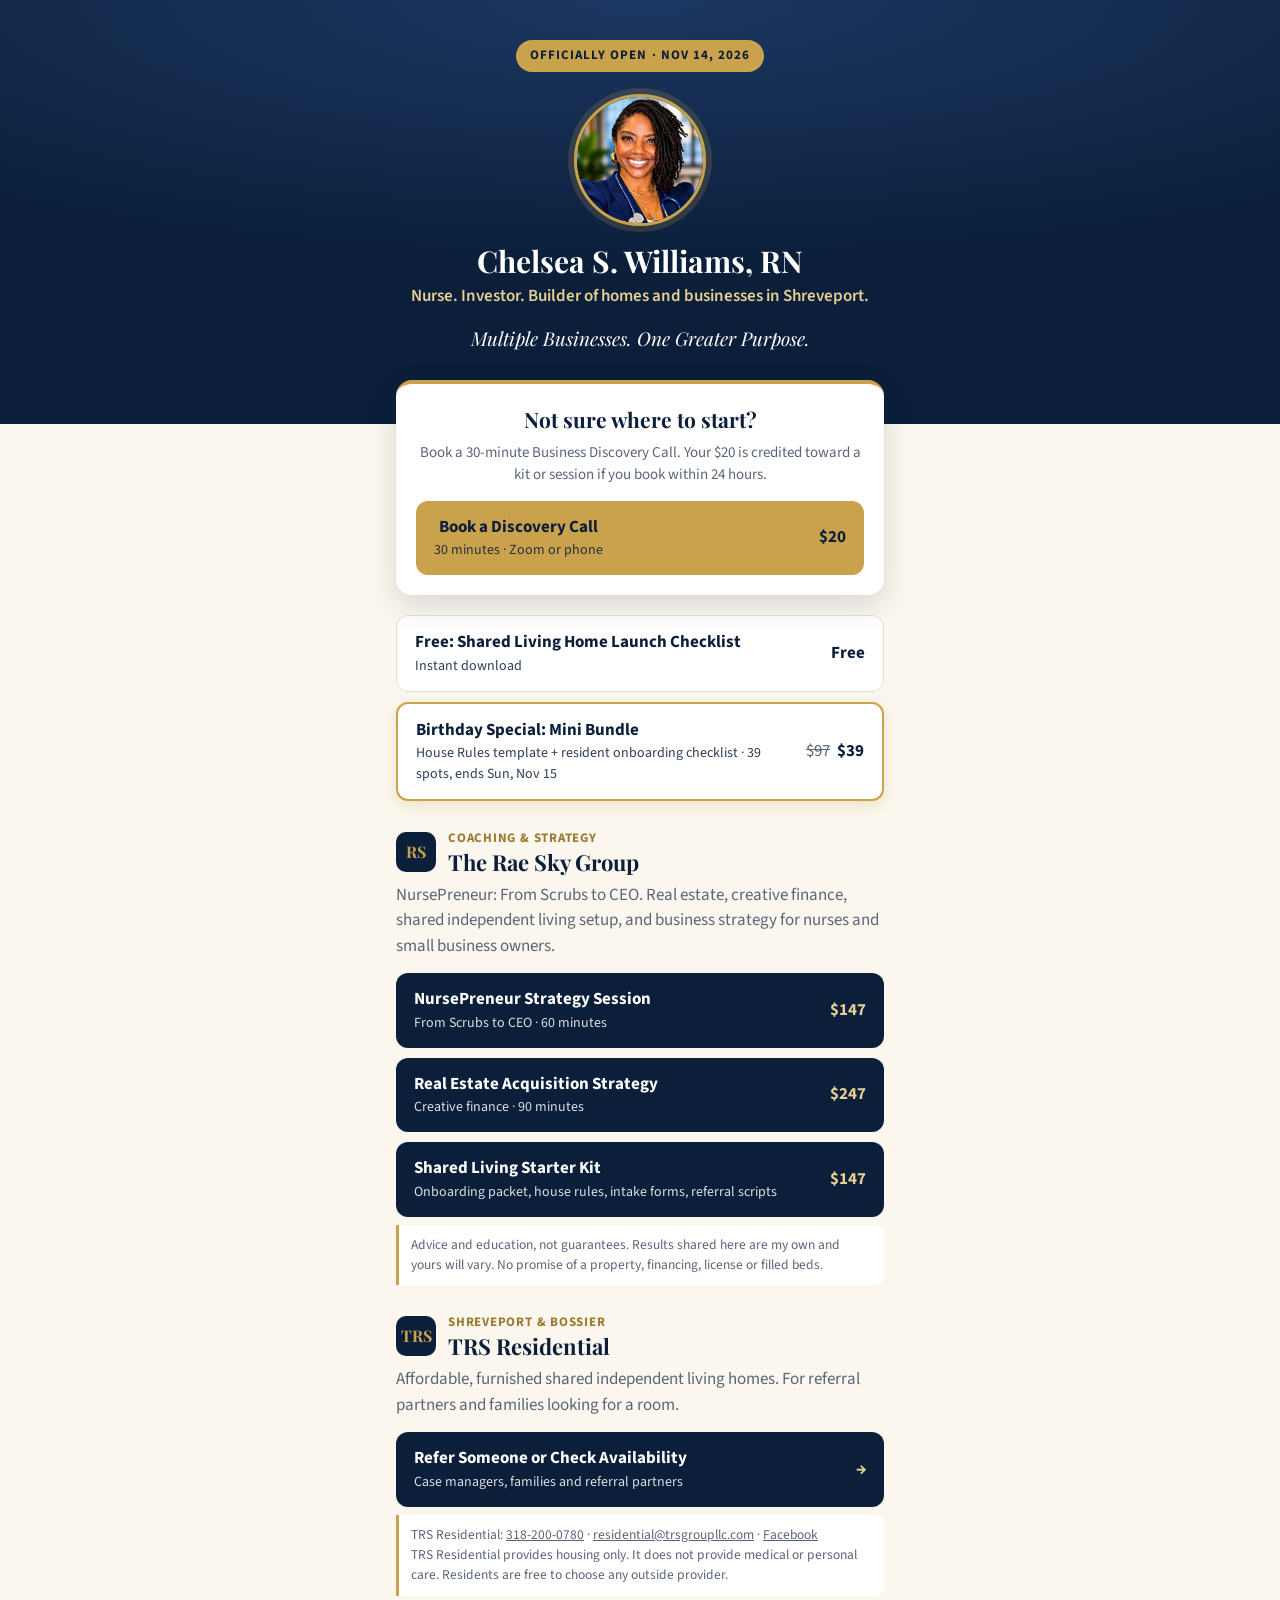
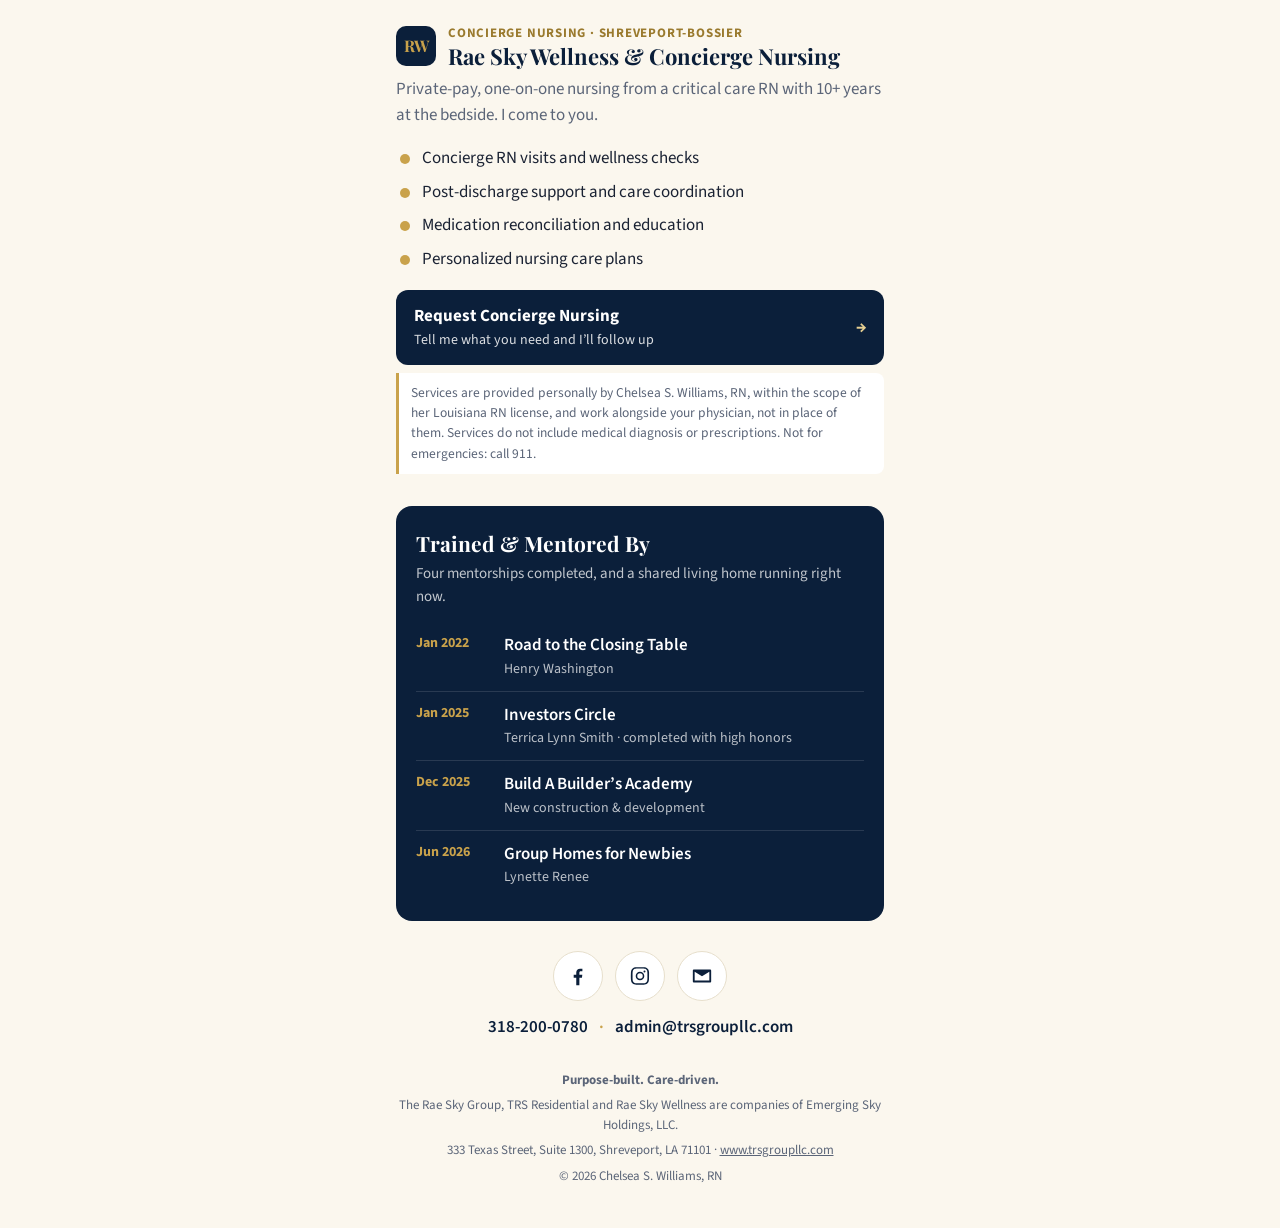
==== index.html @ d10fbe3d "Link Facebook icon to Chelsea's profile for now Co-Authored-By: Claude Opus 5.5 <noreply@anthropic.c" ====
<!doctype html>
<html lang="en">
<head>
  <meta charset="utf-8">
  <meta name="viewport" content="width=device-width, initial-scale=1">
  <title>Chelsea S. Williams, RN | Links</title>
  <meta name="description" content="Chelsea S. Williams, RN: critical care nurse, real estate investor and founder of The Rae Sky Group, TRS Residential and Rae Sky Wellness & Concierge Nursing. Shreveport, LA.">
  <meta name="theme-color" content="#0B1F3A">
  <meta property="og:title" content="Chelsea S. Williams, RN">
  <meta property="og:description" content="Multiple Businesses. One Greater Purpose. Coaching, shared independent living and nurse consulting from Shreveport, LA.">
  <meta property="og:type" content="website">
  <meta property="og:url" content="https://links.trsgroupllc.com/">
  <!-- PLACEHOLDER: add a 1200x630 share image at assets/og-image.jpg, then uncomment:
  <meta property="og:image" content="https://links.trsgroupllc.com/assets/og-image.jpg"> -->
  <link rel="icon" href="assets/favicon.svg" type="image/svg+xml">
  <link rel="preconnect" href="https://fonts.googleapis.com">
  <link rel="preconnect" href="https://fonts.gstatic.com" crossorigin>
  <link href="https://fonts.googleapis.com/css2?family=Playfair+Display:wght@600;700&family=Source+Sans+3:wght@400;600;700&display=swap" rel="stylesheet">
  <style>
    :root {
      --navy: #0B1F3A;
      --navy-2: #13294B;
      --navy-3: #1C3762;
      --gold: #C9A24B;
      --gold-soft: #E6CF92;
      --cream: #FBF7EE;
      --ink: #1A2233;
      --muted: #5B6578;
      --line: #E7DFCC;
      --radius: 16px;
    }
    * { box-sizing: border-box; }
    html { -webkit-text-size-adjust: 100%; }
    body {
      margin: 0;
      background: var(--cream);
      color: var(--ink);
      font-family: "Source Sans 3", system-ui, -apple-system, "Segoe UI", sans-serif;
      font-size: 17px;
      line-height: 1.5;
    }
    a { color: inherit; }
    .wrap { max-width: 520px; margin: 0 auto; padding: 0 16px; }

    /* Hero */
    .hero {
      background: radial-gradient(120% 90% at 50% 0%, var(--navy-3) 0%, var(--navy) 70%);
      color: #fff;
      text-align: center;
      padding: 40px 0 72px;
      position: relative;
    }
    .launch {
      display: inline-block;
      font-size: 13px;
      font-weight: 700;
      letter-spacing: .08em;
      text-transform: uppercase;
      color: var(--navy);
      background: var(--gold);
      border-radius: 999px;
      padding: 6px 14px;
      margin-bottom: 22px;
    }
    .photo {
      width: 132px; height: 132px;
      border-radius: 50%;
      margin: 0 auto 18px;
      border: 3px solid var(--gold);
      box-shadow: 0 0 0 6px rgba(201,162,75,.18);
      overflow: hidden;
      background: var(--navy-2);
    }
    .photo img { width: 100%; height: 100%; object-fit: cover; display: block; }
    h1 {
      font-family: "Playfair Display", Georgia, serif;
      font-size: 30px;
      line-height: 1.15;
      margin: 0 0 6px;
    }
    .role { color: var(--gold-soft); font-weight: 600; margin: 0 0 4px; }
    .place { color: rgba(255,255,255,.75); font-size: 15px; margin: 0 0 18px; }
    .tagline {
      font-family: "Playfair Display", Georgia, serif;
      font-style: italic;
      font-size: 19px;
      margin: 0;
      color: #fff;
    }

    /* Primary CTA card overlapping hero */
    .cta-card {
      background: #fff;
      border-radius: var(--radius);
      box-shadow: 0 10px 30px rgba(11,31,58,.14);
      padding: 20px;
      margin-top: -44px;
      position: relative;
      text-align: center;
      border-top: 4px solid var(--gold);
    }
    .cta-card h2 { font-family: "Playfair Display", Georgia, serif; font-size: 21px; margin: 0 0 6px; color: var(--navy); }
    .cta-card p { margin: 0 0 14px; color: var(--muted); font-size: 15px; }

    .btn {
      display: flex;
      align-items: center;
      justify-content: space-between;
      gap: 12px;
      width: 100%;
      min-height: 56px;
      padding: 14px 18px;
      border-radius: 12px;
      text-decoration: none;
      font-weight: 700;
      font-size: 17px;
      transition: transform .12s ease, box-shadow .12s ease;
    }
    .btn:active { transform: scale(.985); }
    .btn:focus-visible { outline: 3px solid var(--gold); outline-offset: 3px; }
    .btn .sub { display: block; font-weight: 400; font-size: 14px; opacity: .85; }
    .btn .price { white-space: nowrap; font-weight: 700; }
    .btn-gold { background: var(--gold); color: var(--navy); }
    .btn-gold:hover { box-shadow: 0 6px 18px rgba(201,162,75,.45); }
    .btn-navy { background: var(--navy); color: #fff; }
    .btn-navy .price { color: var(--gold-soft); }
    .btn-navy:hover { background: var(--navy-2); }
    .btn-line { background: #fff; color: var(--navy); border: 1.5px solid var(--line); }
    .btn-line:hover { border-color: var(--gold); }
    .btn + .btn { margin-top: 10px; }
    .btn-special { background: #fff; color: var(--navy); border: 2px solid var(--gold); box-shadow: 0 4px 14px rgba(201,162,75,.25); }
    .btn-special .price s { color: var(--muted); font-weight: 400; margin-right: 4px; }
    #start-here { margin-top: 20px; }
    .svc { list-style: none; margin: 0 0 14px; padding: 0; }
    .svc li { position: relative; padding: 4px 0 4px 26px; color: var(--ink); }
    .svc li::before { content: ""; position: absolute; left: 4px; top: 12px; width: 10px; height: 10px; border-radius: 50%; background: var(--gold); }
    .contact { text-align: center; margin: 8px 0 0; font-weight: 600; color: var(--navy); }
    .contact a { text-decoration: none; display: inline-block; padding: 6px 4px; }
    .contact span { color: var(--gold); margin: 0 4px; }

    /* Sections */
    section.biz { margin-top: 28px; }
    .biz-head { display: flex; gap: 12px; align-items: center; margin-bottom: 4px; }
    .biz-mark {
      flex: none;
      width: 40px; height: 40px;
      border-radius: 10px;
      background: var(--navy);
      color: var(--gold);
      display: grid; place-items: center;
      font-family: "Playfair Display", Georgia, serif;
      font-weight: 700; font-size: 16px;
    }
    .biz h2 { font-family: "Playfair Display", Georgia, serif; font-size: 22px; margin: 0; color: var(--navy); line-height: 1.2; }
    .biz .kicker { font-size: 13px; letter-spacing: .06em; text-transform: uppercase; color: #9A7A2E; font-weight: 700; margin: 0; }
    .biz > p { margin: 8px 0 14px; color: var(--muted); }
    .note {
      font-size: 13.5px;
      color: var(--muted);
      background: #fff;
      border-left: 3px solid var(--gold);
      border-radius: 0 8px 8px 0;
      padding: 10px 12px;
      margin: 12px 0 0;
    }

    /* Mentorships */
    .proof {
      margin-top: 32px;
      background: var(--navy);
      color: #fff;
      border-radius: var(--radius);
      padding: 22px 20px;
    }
    .proof h2 { font-family: "Playfair Display", Georgia, serif; font-size: 21px; margin: 0 0 4px; }
    .proof > p { margin: 0 0 14px; color: rgba(255,255,255,.75); font-size: 15px; }
    .proof ol { list-style: none; margin: 0; padding: 0; }
    .proof li { display: grid; grid-template-columns: 78px 1fr; gap: 10px; padding: 11px 0; border-top: 1px solid rgba(255,255,255,.12); }
    .proof li:first-child { border-top: 0; }
    .proof .when { color: var(--gold); font-weight: 700; font-size: 14px; }
    .proof .what { font-weight: 600; }
    .proof .who { display: block; font-weight: 400; font-size: 14px; color: rgba(255,255,255,.72); }

    /* Social */
    .social { display: flex; justify-content: center; gap: 12px; margin: 30px 0 8px; flex-wrap: wrap; }
    .social a {
      width: 50px; height: 50px; border-radius: 50%;
      background: #fff; border: 1.5px solid var(--line);
      display: grid; place-items: center; color: var(--navy);
    }
    .social a:hover { border-color: var(--gold); }
    /* Icons without a real link yet stay hidden: add the URL, then remove both hidden and data-todo. */
    .social a[hidden] { display: none; }
    .social svg { width: 22px; height: 22px; fill: currentColor; }

    footer { text-align: center; font-size: 13px; color: var(--muted); padding: 18px 0 36px; }
    footer p { margin: 6px 0; }

    /* PLACEHOLDER marker: any link with data-todo still needs a real URL.
       Remove the data-todo attribute once the real link is in and the marker disappears. */
    a[data-todo] { position: relative; outline: 2px dashed #D9534F; outline-offset: 2px; }
    a[data-todo]::after {
      content: "LINK NEEDED";
      position: absolute; top: -9px; right: 10px;
      background: #D9534F; color: #fff;
      font: 700 10px/1 "Source Sans 3", sans-serif; letter-spacing: .06em;
      padding: 3px 6px; border-radius: 4px;
    }
    .contact a[data-todo]::after { top: -12px; right: -4px; }
    .social a[data-todo]::after { top: -6px; right: -6px; content: "!"; padding: 3px 5px; }
  </style>
</head>
<body>

  <header class="hero">
    <div class="wrap">
      <span class="launch">Officially open &middot; Nov 14, 2026</span>
      <div class="photo">
        <!-- Headshot cropped from Chelsea's brand flyer. Swap in a higher-resolution original when available. -->
        <img src="assets/headshot.jpg" alt="Chelsea S. Williams, RN" width="132" height="132">
      </div>
      <h1>Chelsea S. Williams, RN</h1>
      <p class="role">Nurse. Investor. Builder of homes and businesses in Shreveport.</p>
      <p class="tagline" style="margin-top:14px">Multiple Businesses. One Greater Purpose.</p>
    </div>
  </header>

  <main class="wrap">

    <div class="cta-card">
      <h2>Not sure where to start?</h2>
      <p>Book a 30-minute Business Discovery Call. Your $20 is credited toward a kit or session if you book within 24 hours.</p>
      <!-- Discovery Call: Google Calendar booking -->
      <a class="btn btn-gold" href="https://calendar.app.google/2En7CKfPVDky85RFA">
        <span>Book a Discovery Call<span class="sub">30 minutes &middot; Zoom or phone</span></span>
        <span class="price">$20</span>
      </a>
    </div>

    <!-- START HERE: free checklist + birthday special -->
    <section class="biz" id="start-here">
      <!-- Free checklist: Netlify form opt-in at /checklist/ -->
      <a class="btn btn-line" href="/checklist/">
        <span>Free: Shared Living Home Launch Checklist<span class="sub">Instant download</span></span>
        <span class="price">Free</span>
      </a>
      <!-- BIRTHDAY SPECIAL: remove this whole link after Sunday, Nov 15, 2026.
           $39 mini bundle: Stripe payment link -->
      <a class="btn btn-special" href="https://buy.stripe.com/00w3cvfkWcbzfWycp77g400">
        <span>Birthday Special: Mini Bundle<span class="sub">House Rules template + resident onboarding checklist &middot; 39 spots, ends Sun, Nov 15</span></span>
        <span class="price"><s>$97</s> $39</span>
      </a>
    </section>

    <!-- THE RAE SKY GROUP -->
    <section class="biz" id="rae-sky-group">
      <div class="biz-head">
        <div class="biz-mark" aria-hidden="true">RS</div>
        <div>
          <p class="kicker">Coaching &amp; Strategy</p>
          <h2>The Rae Sky Group</h2>
        </div>
      </div>
      <p>NursePreneur: From Scrubs to CEO. Real estate, creative finance, shared independent living setup, and business strategy for nurses and small business owners.</p>

      <!-- NursePreneur session: Google Calendar booking -->
      <a class="btn btn-navy" href="https://calendar.app.google/VZcvy5XzCUi6HLfWA">
        <span>NursePreneur Strategy Session<span class="sub">From Scrubs to CEO &middot; 60 minutes</span></span>
        <span class="price">$147</span>
      </a>
      <!-- Real estate session: Google Calendar booking -->
      <a class="btn btn-navy" href="https://calendar.app.google/NvuMW364rxPxpK7c6">
        <span>Real Estate Acquisition Strategy<span class="sub">Creative finance &middot; 90 minutes</span></span>
        <span class="price">$247</span>
      </a>
      <!-- Starter Kit: Stripe payment link ($147, raise later after more testimonials) -->
      <a class="btn btn-navy" href="https://buy.stripe.com/aFa7sL3CedfD6lY9cV7g401">
        <span>Shared Living Starter Kit<span class="sub">Onboarding packet, house rules, intake forms, referral scripts</span></span>
        <span class="price">$147</span>
      </a>
      <p class="note">Advice and education, not guarantees. Results shared here are my own and yours will vary. No promise of a property, financing, license or filled beds.</p>
    </section>

    <!-- TRS RESIDENTIAL -->
    <section class="biz" id="trs-residential">
      <div class="biz-head">
        <div class="biz-mark" aria-hidden="true">TRS</div>
        <div>
          <p class="kicker">Shreveport &amp; Bossier</p>
          <h2>TRS Residential</h2>
        </div>
      </div>
      <p>Affordable, furnished shared independent living homes. For referral partners and families looking for a room.</p>

      <a class="btn btn-navy" href="https://residential.trsgroupllc.com/">
        <span>Refer Someone or Check Availability<span class="sub">Case managers, families and referral partners</span></span>
        <span class="price" aria-hidden="true">&rarr;</span>
      </a>
      <p class="note">TRS Residential: <a href="tel:+13182000780">318-200-0780</a> &middot; <a href="mailto:residential@trsgroupllc.com">residential@trsgroupllc.com</a> &middot; <a href="https://www.facebook.com/profile.php?id=61594594913943">Facebook</a><br>TRS Residential provides housing only. It does not provide medical or personal care. Residents are free to choose any outside provider.</p>
    </section>

    <!-- RAE SKY WELLNESS & CONCIERGE NURSING
         Compliance hold lifted Nov 13, 2026: LSBN letter (Chance Fontenot, RN Program Consultant, Nov 4, 2026) confirms RN scope, and LDH rules allow it as a solo RN
         (no hired caregivers, no 1099 contractors). Keep her LSBN email on file. Services are hers alone; keep TRS separate. -->
    <section class="biz" id="rae-sky-wellness">
      <div class="biz-head">
        <div class="biz-mark" aria-hidden="true">RW</div>
        <div>
          <p class="kicker">Concierge Nursing &middot; Shreveport-Bossier</p>
          <h2>Rae Sky Wellness &amp; Concierge Nursing</h2>
        </div>
      </div>
      <p>Private-pay, one-on-one nursing from a critical care RN with 10+ years at the bedside. I come to you.</p>
      <ul class="svc">
        <li>Concierge RN visits and wellness checks</li>
        <li>Post-discharge support and care coordination</li>
        <li>Medication reconciliation and education</li>
        <li>Personalized nursing care plans</li>
      </ul>

      <!-- Wellness inquiry: Netlify form at /wellness/ (owned by the forms thread) -->
      <a class="btn btn-navy" href="/wellness/">
        <span>Request Concierge Nursing<span class="sub">Tell me what you need and I&rsquo;ll follow up</span></span>
        <span class="price" aria-hidden="true">&rarr;</span>
      </a>
      <p class="note">Services are provided personally by Chelsea S. Williams, RN, within the scope of her Louisiana RN license, and work alongside your physician, not in place of them. Services do not include medical diagnosis or prescriptions. Not for emergencies: call 911.</p>
    </section>

    <!-- MENTORSHIPS -->
    <section class="proof" id="trained-with">
      <h2>Trained &amp; Mentored By</h2>
      <p>Four mentorships completed, and a shared living home running right now.</p>
      <ol>
        <li><span class="when">Jan 2022</span><span class="what">Road to the Closing Table<span class="who">Henry Washington</span></span></li>
        <li><span class="when">Jan 2025</span><span class="what">Investors Circle<span class="who">Terrica Lynn Smith &middot; completed with high honors</span></span></li>
        <li><span class="when">Dec 2025</span><span class="what">Build A Builder&rsquo;s Academy<span class="who">New construction &amp; development</span></span></li>
        <li><span class="when">Jun 2026</span><span class="what">Group Homes for Newbies<span class="who">Lynette Renee</span></span></li>
      </ol>
    </section>

    <!-- SOCIAL: Instagram and Facebook live (Facebook = personal profile until a Rae Sky Group page exists); TikTok, LinkedIn hidden until real links arrive -->
    <nav class="social" aria-label="Social media">
      <a href="https://www.facebook.com/chelsea.sutton3/" aria-label="Facebook">
        <svg viewBox="0 0 24 24" aria-hidden="true"><path d="M13.5 22v-8.2h2.8l.4-3.2h-3.2V8.5c0-.9.3-1.6 1.6-1.6h1.7V4.1c-.3 0-1.3-.1-2.5-.1-2.5 0-4.2 1.5-4.2 4.3v2.4H7.3v3.2h2.8V22h3.4z"/></svg>
      </a>
      <a href="https://www.instagram.com/theraeskygroup/" aria-label="Instagram">
        <svg viewBox="0 0 24 24" aria-hidden="true"><path d="M12 7.3A4.7 4.7 0 1 0 12 16.7 4.7 4.7 0 0 0 12 7.3zm0 7.7a3 3 0 1 1 0-6 3 3 0 0 1 0 6zm6-7.9a1.1 1.1 0 1 1-2.2 0 1.1 1.1 0 0 1 2.2 0zM21.9 8.1c-.1-1.6-.4-3-1.6-4.1C19.1 2.8 17.7 2.5 16.1 2.4 14.4 2.3 9.6 2.3 7.9 2.4 6.3 2.5 4.9 2.8 3.7 4 2.6 5.1 2.2 6.5 2.1 8.1 2 9.8 2 14.2 2.1 15.9c.1 1.6.4 3 1.6 4.1 1.2 1.2 2.6 1.5 4.2 1.6 1.7.1 6.5.1 8.2 0 1.6-.1 3-.4 4.1-1.6 1.2-1.1 1.5-2.5 1.6-4.1.1-1.7.1-6.1.1-7.8zm-2.2 9.6a3.3 3.3 0 0 1-1.9 1.9c-1.3.5-4.4.4-5.8.4s-4.5.1-5.8-.4a3.3 3.3 0 0 1-1.9-1.9c-.5-1.3-.4-4.4-.4-5.8s-.1-4.5.4-5.8a3.3 3.3 0 0 1 1.9-1.9c1.3-.5 4.4-.4 5.8-.4s4.5-.1 5.8.4a3.3 3.3 0 0 1 1.9 1.9c.5 1.3.4 4.4.4 5.8s.1 4.5-.4 5.8z"/></svg>
      </a>
      <a hidden href="#" data-todo="tiktok" aria-label="TikTok">
        <svg viewBox="0 0 24 24" aria-hidden="true"><path d="M16.6 2h-3.3v13.4a2.9 2.9 0 1 1-2.9-2.9c.3 0 .6 0 .9.1V9.2a6.2 6.2 0 1 0 5.3 6.2V8.6a7.9 7.9 0 0 0 4.6 1.5V6.8A4.6 4.6 0 0 1 16.6 2z"/></svg>
      </a>
      <a hidden href="#" data-todo="linkedin" aria-label="LinkedIn">
        <svg viewBox="0 0 24 24" aria-hidden="true"><path d="M4.98 3.5a2.5 2.5 0 1 1 0 5 2.5 2.5 0 0 1 0-5zM3 9.5h4V21H3V9.5zm6.5 0h3.8v1.6h.1c.5-1 1.8-2 3.8-2 4 0 4.8 2.6 4.8 6V21h-4v-5.2c0-1.2 0-2.8-1.7-2.8s-2 1.3-2 2.7V21h-4V9.5z"/></svg>
      </a>
      <a href="mailto:admin@trsgroupllc.com" aria-label="Email">
        <svg viewBox="0 0 24 24" aria-hidden="true"><path d="M3 5h18a1 1 0 0 1 1 1v12a1 1 0 0 1-1 1H3a1 1 0 0 1-1-1V6a1 1 0 0 1 1-1zm9 7.2L4 7.3V17h16V7.3l-8 4.9zM4.6 7h14.8L12 11.5 4.6 7z"/></svg>
      </a>
    </nav>

    <p class="contact">
      <a href="tel:+13182000780">318-200-0780</a>
      <span aria-hidden="true">&middot;</span>
      <a href="mailto:admin@trsgroupllc.com">admin@trsgroupllc.com</a>
    </p>

    <footer>
      <p><strong>Purpose-built. Care-driven.</strong></p>
      <p>The Rae Sky Group, TRS Residential and Rae Sky Wellness are companies of Emerging Sky Holdings, LLC.</p>
      <p>333 Texas Street, Suite 1300, Shreveport, LA 71101 &middot; <a href="https://www.trsgroupllc.com/">www.trsgroupllc.com</a></p>
      <p>&copy; 2026 Chelsea S. Williams, RN</p>
    </footer>
  </main>

</body>
</html>
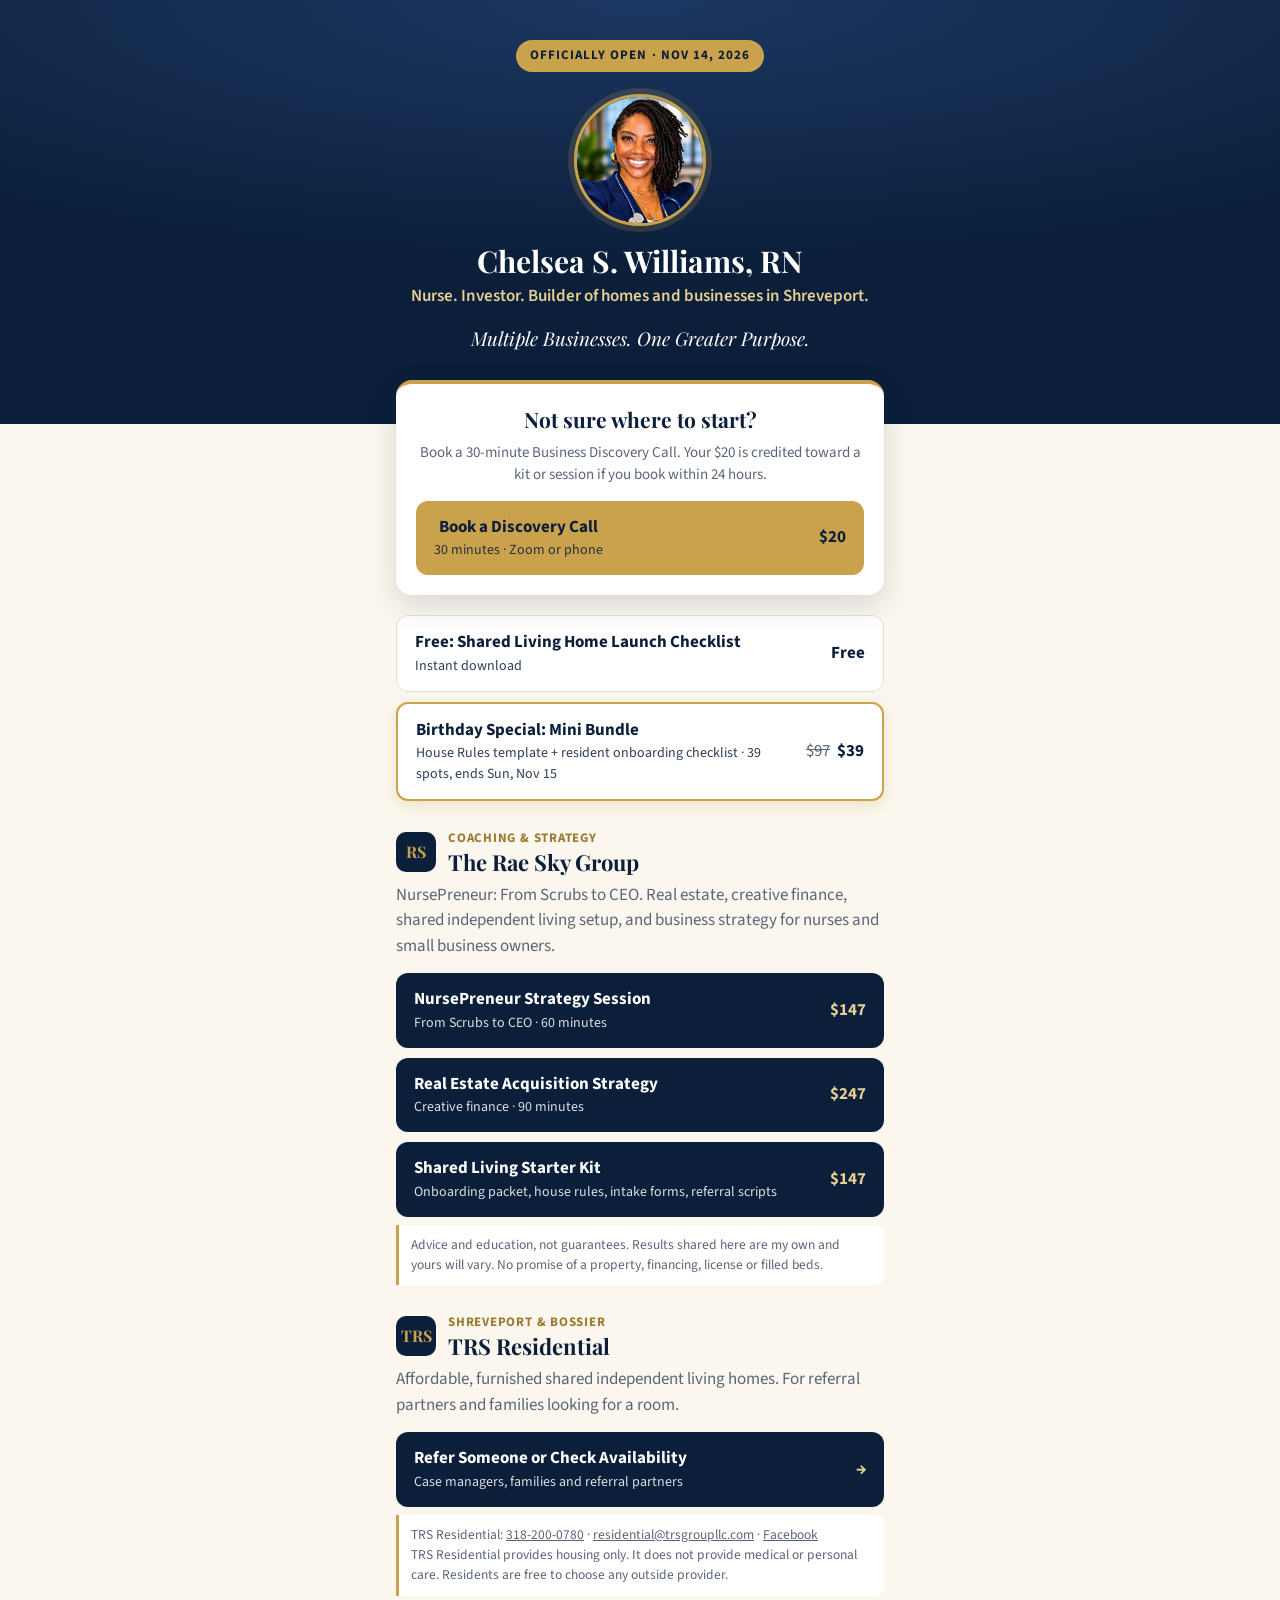
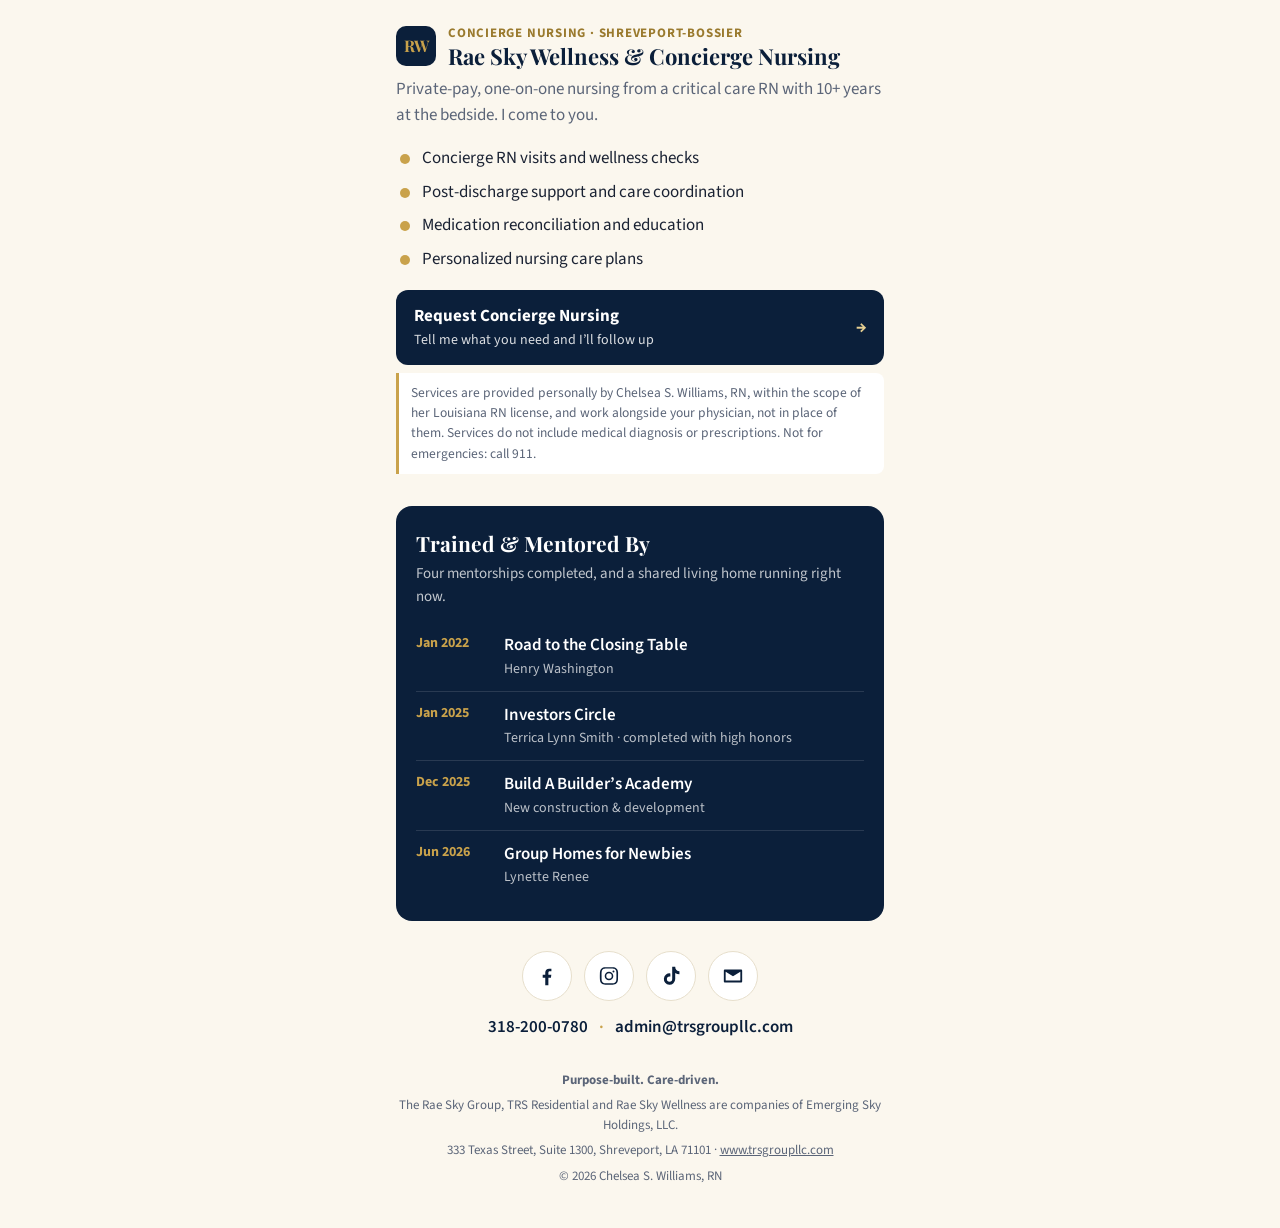
==== commit ecc5223e: "Link TikTok icon Co-Authored-By: Claude Opus 5.5 <noreply@anthropic.com> Claude-Session: https://cla" ====
--- a/index.html
+++ b/index.html
@@ -338,7 +338,7 @@
       </ol>
     </section>
 
-    <!-- SOCIAL: Instagram and Facebook live (Facebook = personal profile until a Rae Sky Group page exists); TikTok, LinkedIn hidden until real links arrive -->
+    <!-- SOCIAL: Instagram, Facebook and TikTok live (Facebook = personal profile until a Rae Sky Group page exists); LinkedIn hidden until real links arrive -->
     <nav class="social" aria-label="Social media">
       <a href="https://www.facebook.com/chelsea.sutton3/" aria-label="Facebook">
         <svg viewBox="0 0 24 24" aria-hidden="true"><path d="M13.5 22v-8.2h2.8l.4-3.2h-3.2V8.5c0-.9.3-1.6 1.6-1.6h1.7V4.1c-.3 0-1.3-.1-2.5-.1-2.5 0-4.2 1.5-4.2 4.3v2.4H7.3v3.2h2.8V22h3.4z"/></svg>
@@ -346,7 +346,7 @@
       <a href="https://www.instagram.com/theraeskygroup/" aria-label="Instagram">
         <svg viewBox="0 0 24 24" aria-hidden="true"><path d="M12 7.3A4.7 4.7 0 1 0 12 16.7 4.7 4.7 0 0 0 12 7.3zm0 7.7a3 3 0 1 1 0-6 3 3 0 0 1 0 6zm6-7.9a1.1 1.1 0 1 1-2.2 0 1.1 1.1 0 0 1 2.2 0zM21.9 8.1c-.1-1.6-.4-3-1.6-4.1C19.1 2.8 17.7 2.5 16.1 2.4 14.4 2.3 9.6 2.3 7.9 2.4 6.3 2.5 4.9 2.8 3.7 4 2.6 5.1 2.2 6.5 2.1 8.1 2 9.8 2 14.2 2.1 15.9c.1 1.6.4 3 1.6 4.1 1.2 1.2 2.6 1.5 4.2 1.6 1.7.1 6.5.1 8.2 0 1.6-.1 3-.4 4.1-1.6 1.2-1.1 1.5-2.5 1.6-4.1.1-1.7.1-6.1.1-7.8zm-2.2 9.6a3.3 3.3 0 0 1-1.9 1.9c-1.3.5-4.4.4-5.8.4s-4.5.1-5.8-.4a3.3 3.3 0 0 1-1.9-1.9c-.5-1.3-.4-4.4-.4-5.8s-.1-4.5.4-5.8a3.3 3.3 0 0 1 1.9-1.9c1.3-.5 4.4-.4 5.8-.4s4.5-.1 5.8.4a3.3 3.3 0 0 1 1.9 1.9c.5 1.3.4 4.4.4 5.8s.1 4.5-.4 5.8z"/></svg>
       </a>
-      <a hidden href="#" data-todo="tiktok" aria-label="TikTok">
+      <a href="https://www.tiktok.com/@christiancurvycool" aria-label="TikTok">
         <svg viewBox="0 0 24 24" aria-hidden="true"><path d="M16.6 2h-3.3v13.4a2.9 2.9 0 1 1-2.9-2.9c.3 0 .6 0 .9.1V9.2a6.2 6.2 0 1 0 5.3 6.2V8.6a7.9 7.9 0 0 0 4.6 1.5V6.8A4.6 4.6 0 0 1 16.6 2z"/></svg>
       </a>
       <a hidden href="#" data-todo="linkedin" aria-label="LinkedIn">
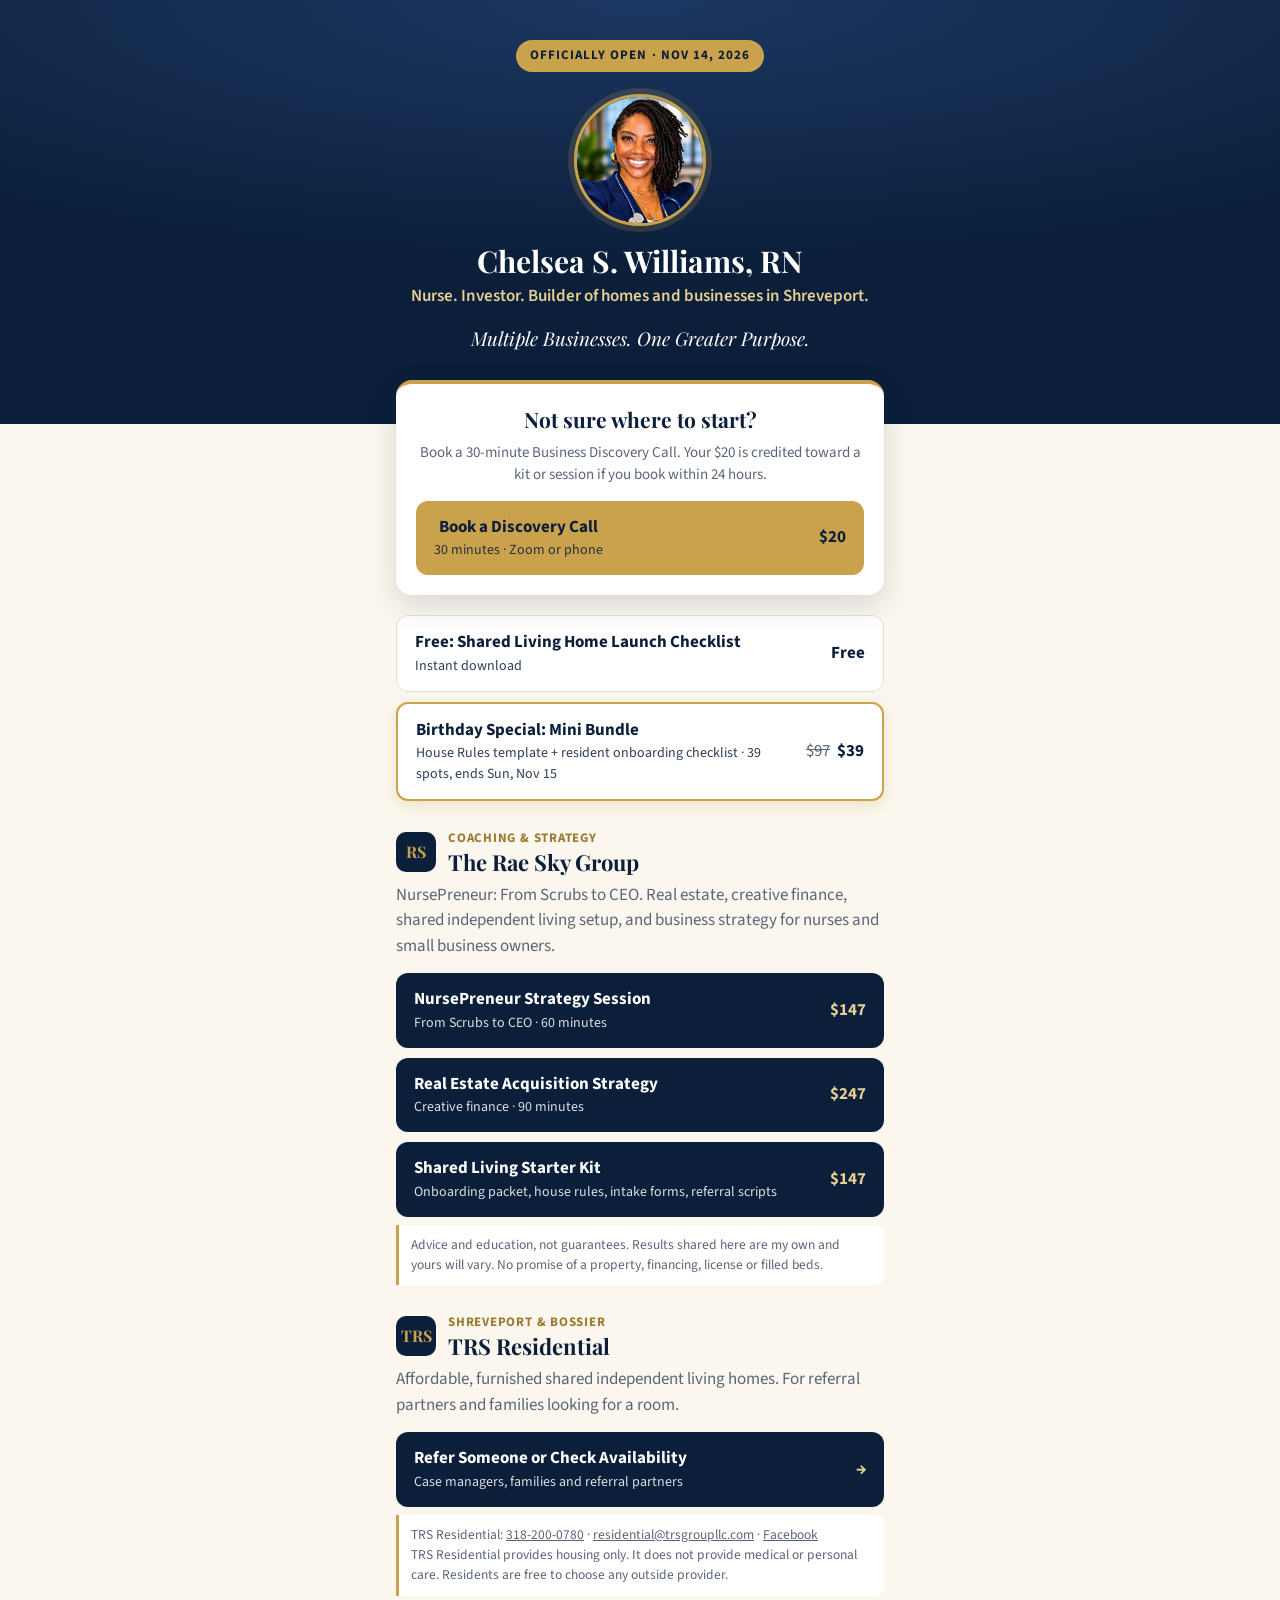
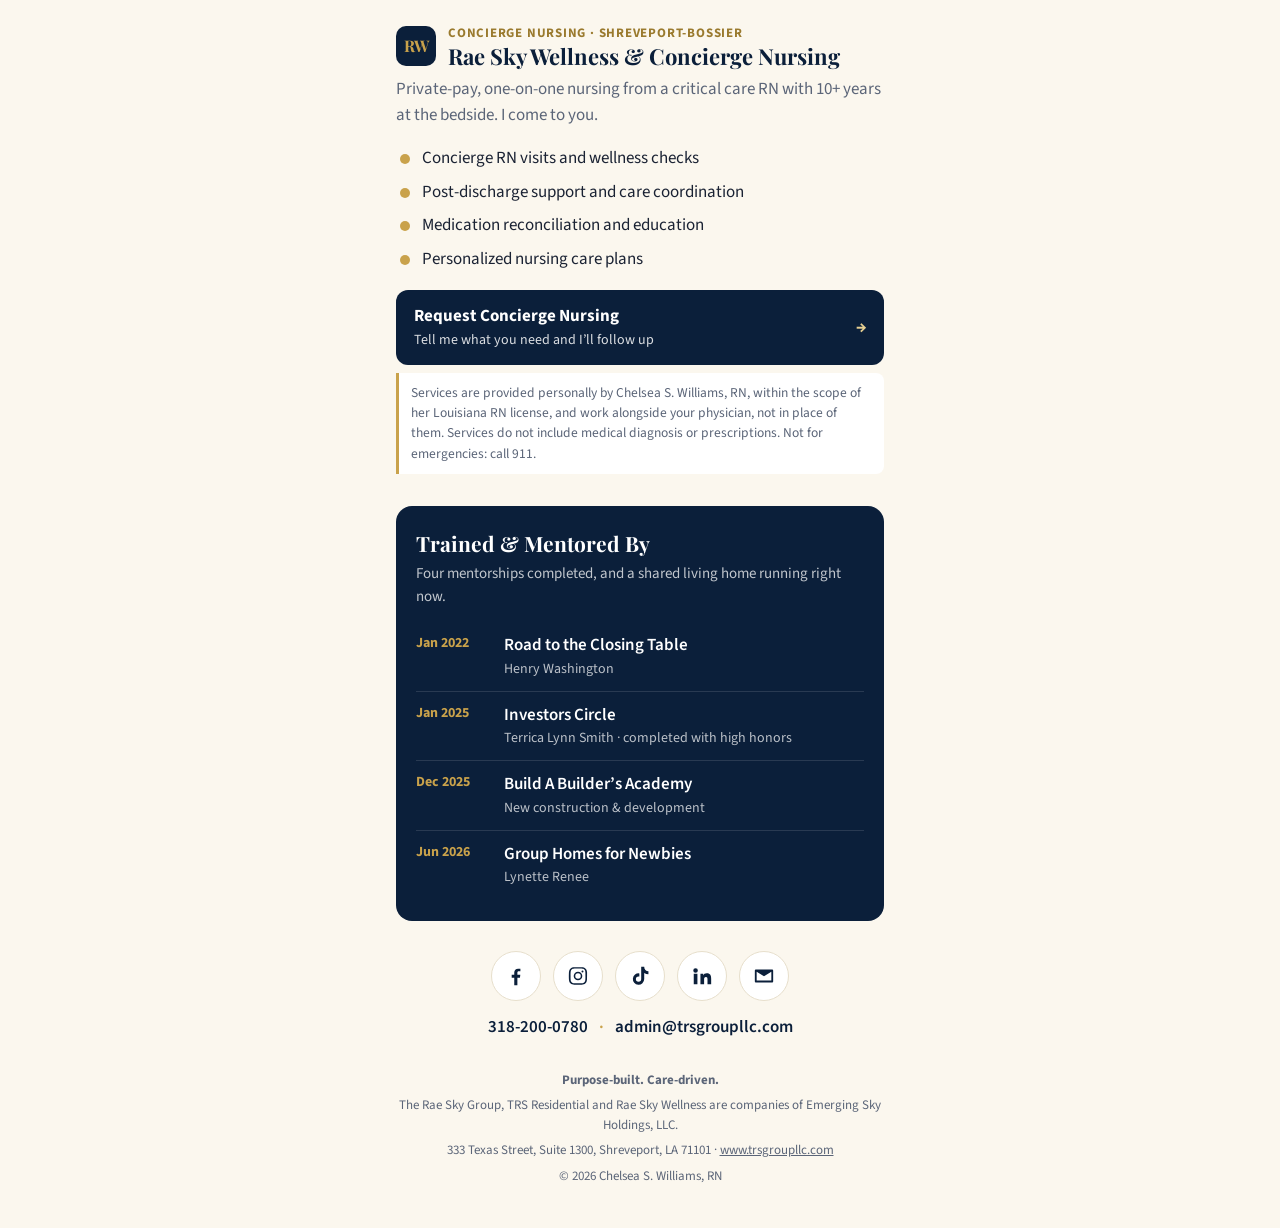
==== commit 8aa9e589: "Link LinkedIn company page Co-Authored-By: Claude Opus 5.5 <noreply@anthropic.com> Claude-Session: h" ====
--- a/index.html
+++ b/index.html
@@ -338,7 +338,7 @@
       </ol>
     </section>
 
-    <!-- SOCIAL: Instagram, Facebook and TikTok live (Facebook = personal profile until a Rae Sky Group page exists); LinkedIn hidden until real links arrive -->
+    <!-- SOCIAL: all live (Facebook = personal profile until a Rae Sky Group page exists) -->
     <nav class="social" aria-label="Social media">
       <a href="https://www.facebook.com/chelsea.sutton3/" aria-label="Facebook">
         <svg viewBox="0 0 24 24" aria-hidden="true"><path d="M13.5 22v-8.2h2.8l.4-3.2h-3.2V8.5c0-.9.3-1.6 1.6-1.6h1.7V4.1c-.3 0-1.3-.1-2.5-.1-2.5 0-4.2 1.5-4.2 4.3v2.4H7.3v3.2h2.8V22h3.4z"/></svg>
@@ -349,7 +349,7 @@
       <a href="https://www.tiktok.com/@christiancurvycool" aria-label="TikTok">
         <svg viewBox="0 0 24 24" aria-hidden="true"><path d="M16.6 2h-3.3v13.4a2.9 2.9 0 1 1-2.9-2.9c.3 0 .6 0 .9.1V9.2a6.2 6.2 0 1 0 5.3 6.2V8.6a7.9 7.9 0 0 0 4.6 1.5V6.8A4.6 4.6 0 0 1 16.6 2z"/></svg>
       </a>
-      <a hidden href="#" data-todo="linkedin" aria-label="LinkedIn">
+      <a href="https://www.linkedin.com/company/107529035/" aria-label="LinkedIn">
         <svg viewBox="0 0 24 24" aria-hidden="true"><path d="M4.98 3.5a2.5 2.5 0 1 1 0 5 2.5 2.5 0 0 1 0-5zM3 9.5h4V21H3V9.5zm6.5 0h3.8v1.6h.1c.5-1 1.8-2 3.8-2 4 0 4.8 2.6 4.8 6V21h-4v-5.2c0-1.2 0-2.8-1.7-2.8s-2 1.3-2 2.7V21h-4V9.5z"/></svg>
       </a>
       <a href="mailto:admin@trsgroupllc.com" aria-label="Email">
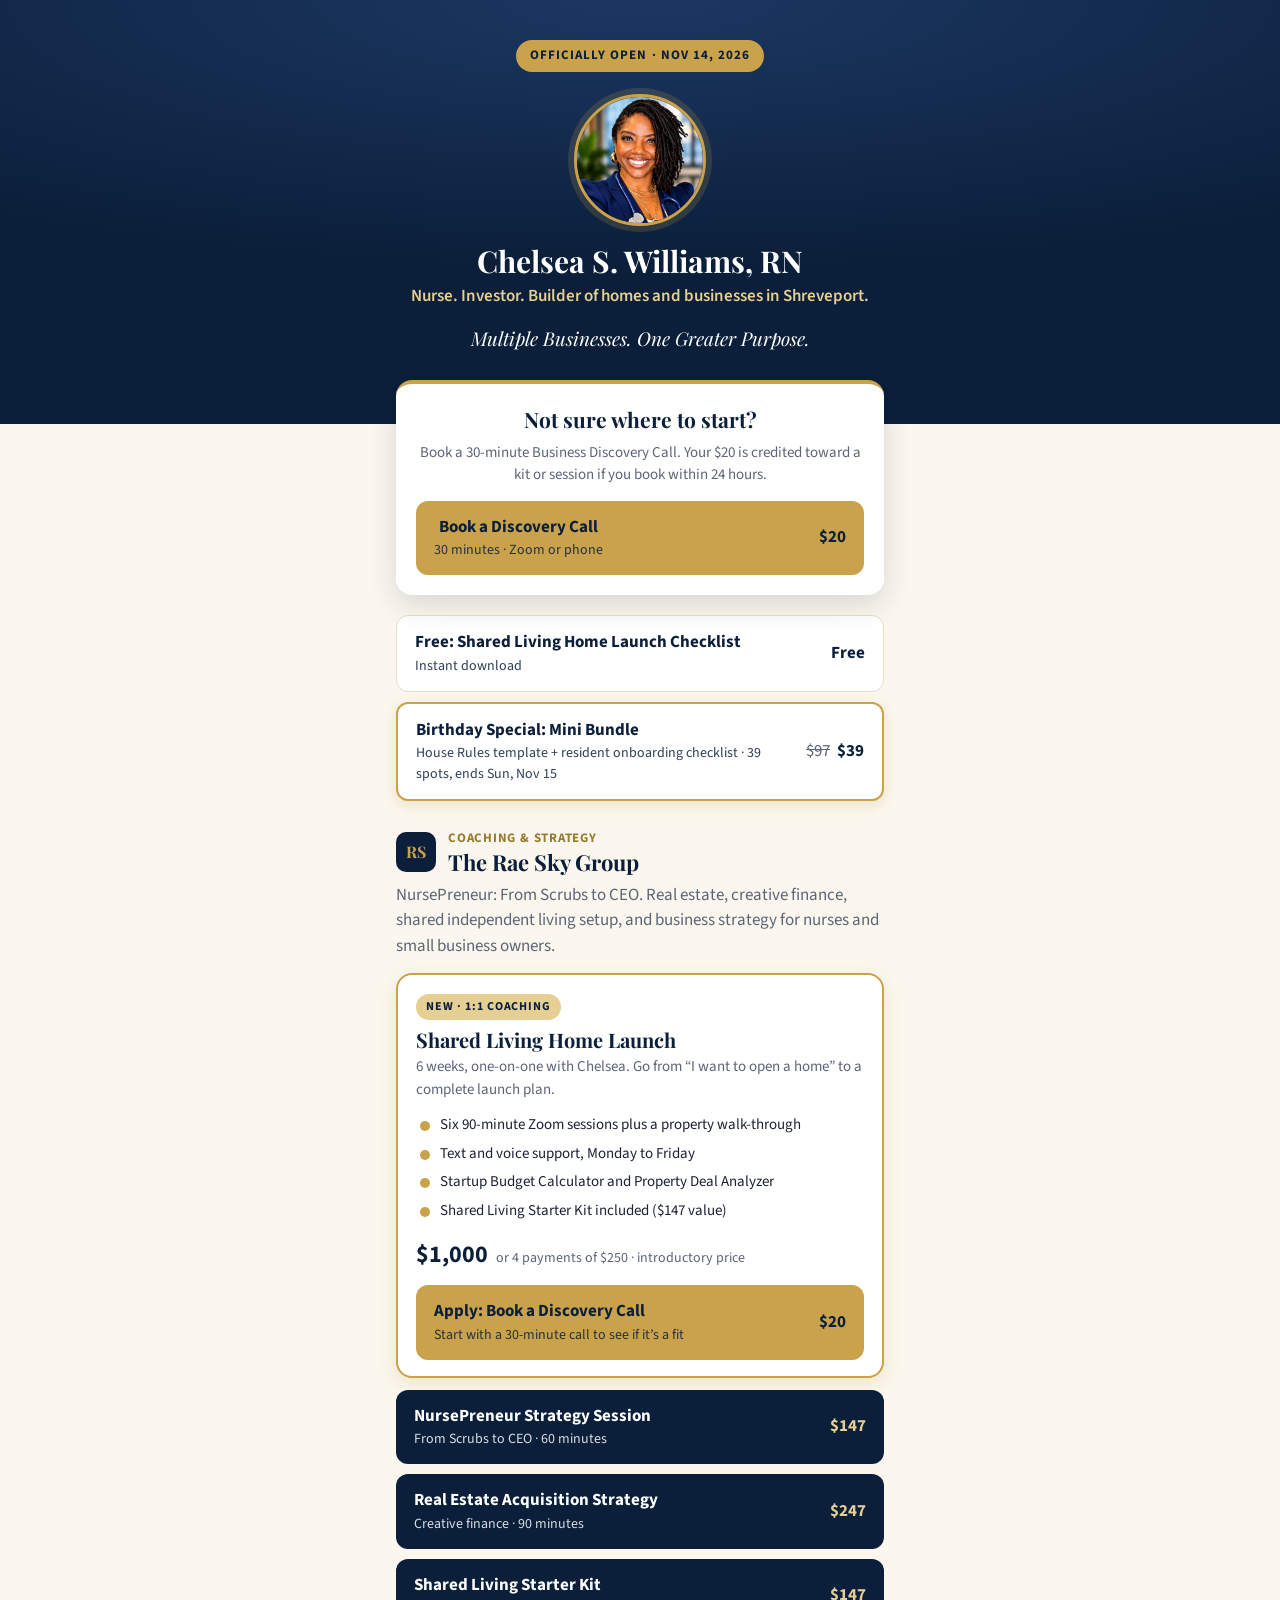
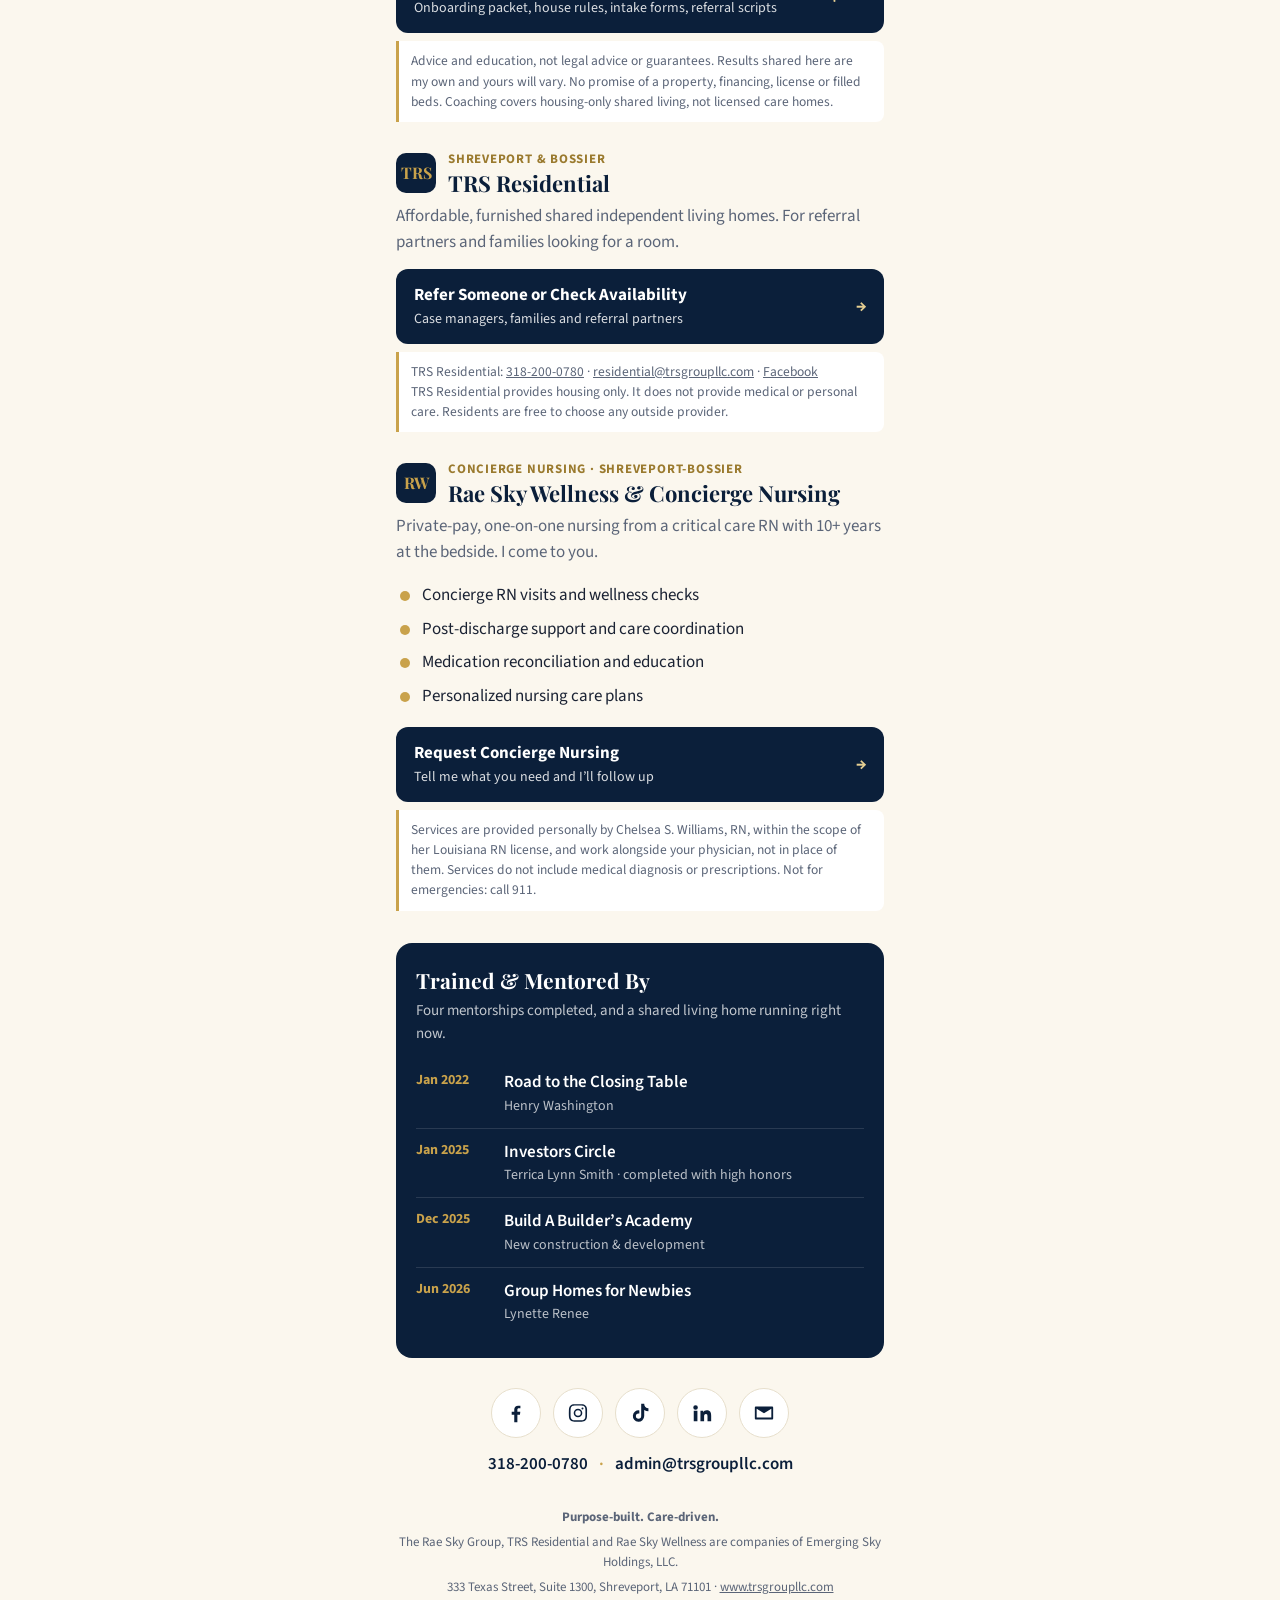
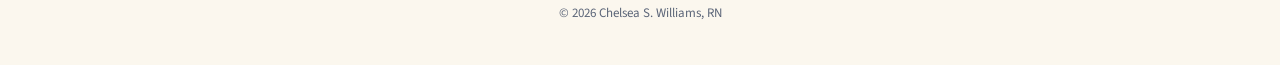
==== commit 411ec6b0: "Add 1:1 Shared Living Home Launch coaching card Featured card in The Rae Sky Group section: 6 weeks," ====
--- a/index.html
+++ b/index.html
@@ -131,6 +131,23 @@
     .btn-special { background: #fff; color: var(--navy); border: 2px solid var(--gold); box-shadow: 0 4px 14px rgba(201,162,75,.25); }
     .btn-special .price s { color: var(--muted); font-weight: 400; margin-right: 4px; }
     #start-here { margin-top: 20px; }
+    .coach {
+      background: #fff;
+      border: 2px solid var(--gold);
+      border-radius: var(--radius);
+      box-shadow: 0 6px 18px rgba(201,162,75,.22);
+      padding: 18px 18px 16px;
+      margin: 0 0 12px;
+    }
+    .coach .tag { display: inline-block; font-size: 12px; font-weight: 700; letter-spacing: .08em; text-transform: uppercase; color: var(--navy); background: var(--gold-soft); border-radius: 999px; padding: 4px 10px; margin-bottom: 8px; }
+    .coach h3 { font-family: "Playfair Display", Georgia, serif; font-size: 20px; line-height: 1.2; margin: 0 0 4px; color: var(--navy); }
+    .coach .meta { margin: 0 0 10px; color: var(--muted); font-size: 15px; }
+    .coach .svc { margin-bottom: 12px; }
+    .coach .svc li { font-size: 15px; padding: 3px 0 3px 24px; }
+    .coach .svc li::before { top: 10px; }
+    .coach .cost { display: flex; align-items: baseline; gap: 8px; flex-wrap: wrap; margin: 0 0 12px; color: var(--navy); }
+    .coach .cost strong { font-size: 24px; }
+    .coach .cost span { color: var(--muted); font-size: 14px; }
     .svc { list-style: none; margin: 0 0 14px; padding: 0; }
     .svc li { position: relative; padding: 4px 0 4px 26px; color: var(--ink); }
     .svc li::before { content: ""; position: absolute; left: 4px; top: 12px; width: 10px; height: 10px; border-radius: 50%; background: var(--gold); }
@@ -263,6 +280,27 @@
       </div>
       <p>NursePreneur: From Scrubs to CEO. Real estate, creative finance, shared independent living setup, and business strategy for nurses and small business owners.</p>
 
+      <!-- 1:1 COACHING: Shared Living Home Launch (6 weeks).
+           Intro price $1,000 or 4 x $250; raise to $2,500 after the first client's written testimonial.
+           Button goes to the $20 Discovery Call booking (Chelsea's choice, Nov 14, 2026). Swap to an application
+           form or Stripe payment link later if wanted. -->
+      <div class="coach" id="coaching">
+        <span class="tag">New &middot; 1:1 Coaching</span>
+        <h3>Shared Living Home Launch</h3>
+        <p class="meta">6 weeks, one-on-one with Chelsea. Go from &ldquo;I want to open a home&rdquo; to a complete launch plan.</p>
+        <ul class="svc">
+          <li>Six 90-minute Zoom sessions plus a property walk-through</li>
+          <li>Text and voice support, Monday to Friday</li>
+          <li>Startup Budget Calculator and Property Deal Analyzer</li>
+          <li>Shared Living Starter Kit included ($147 value)</li>
+        </ul>
+        <p class="cost"><strong>$1,000</strong><span>or 4 payments of $250 &middot; introductory price</span></p>
+        <a class="btn btn-gold" href="https://calendar.app.google/2En7CKfPVDky85RFA">
+          <span>Apply: Book a Discovery Call<span class="sub">Start with a 30-minute call to see if it&rsquo;s a fit</span></span>
+          <span class="price">$20</span>
+        </a>
+      </div>
+
       <!-- NursePreneur session: Google Calendar booking -->
       <a class="btn btn-navy" href="https://calendar.app.google/VZcvy5XzCUi6HLfWA">
         <span>NursePreneur Strategy Session<span class="sub">From Scrubs to CEO &middot; 60 minutes</span></span>
@@ -278,7 +316,7 @@
         <span>Shared Living Starter Kit<span class="sub">Onboarding packet, house rules, intake forms, referral scripts</span></span>
         <span class="price">$147</span>
       </a>
-      <p class="note">Advice and education, not guarantees. Results shared here are my own and yours will vary. No promise of a property, financing, license or filled beds.</p>
+      <p class="note">Advice and education, not legal advice or guarantees. Results shared here are my own and yours will vary. No promise of a property, financing, license or filled beds. Coaching covers housing-only shared living, not licensed care homes.</p>
     </section>
 
     <!-- TRS RESIDENTIAL -->
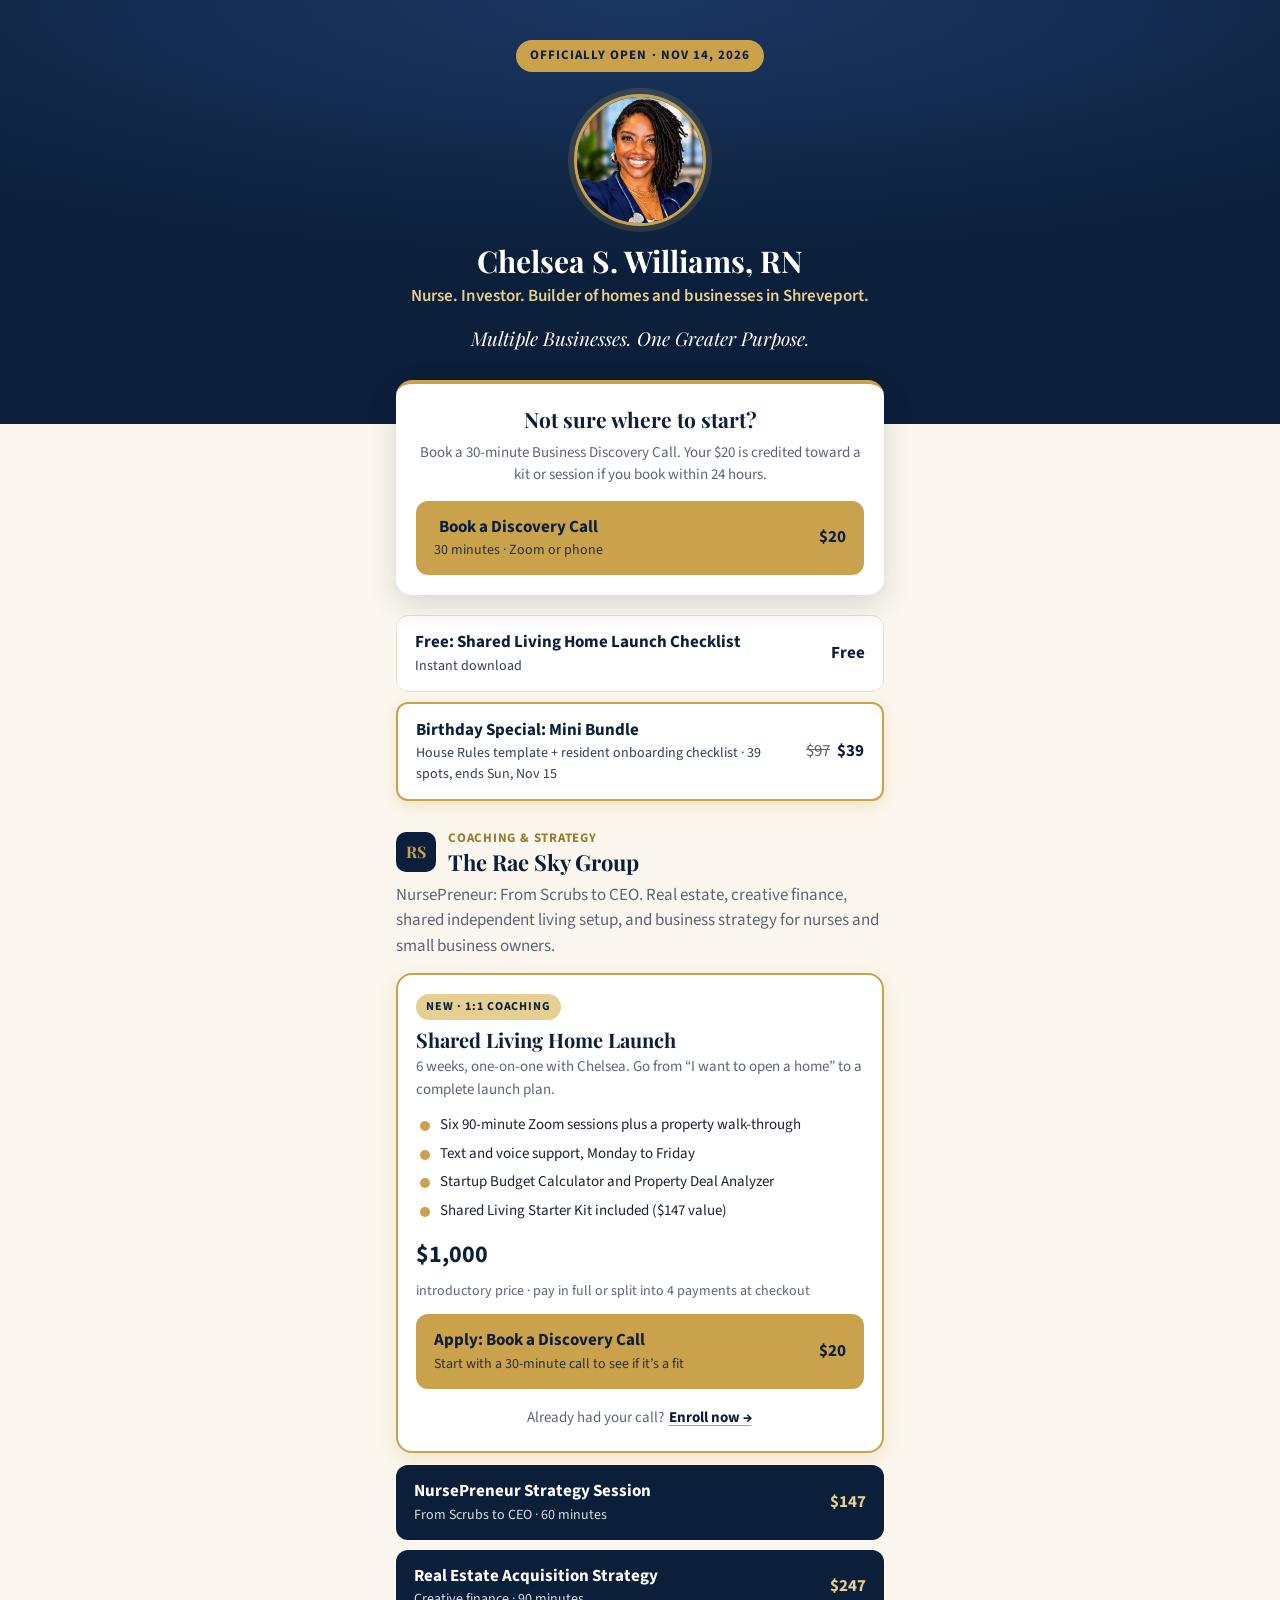
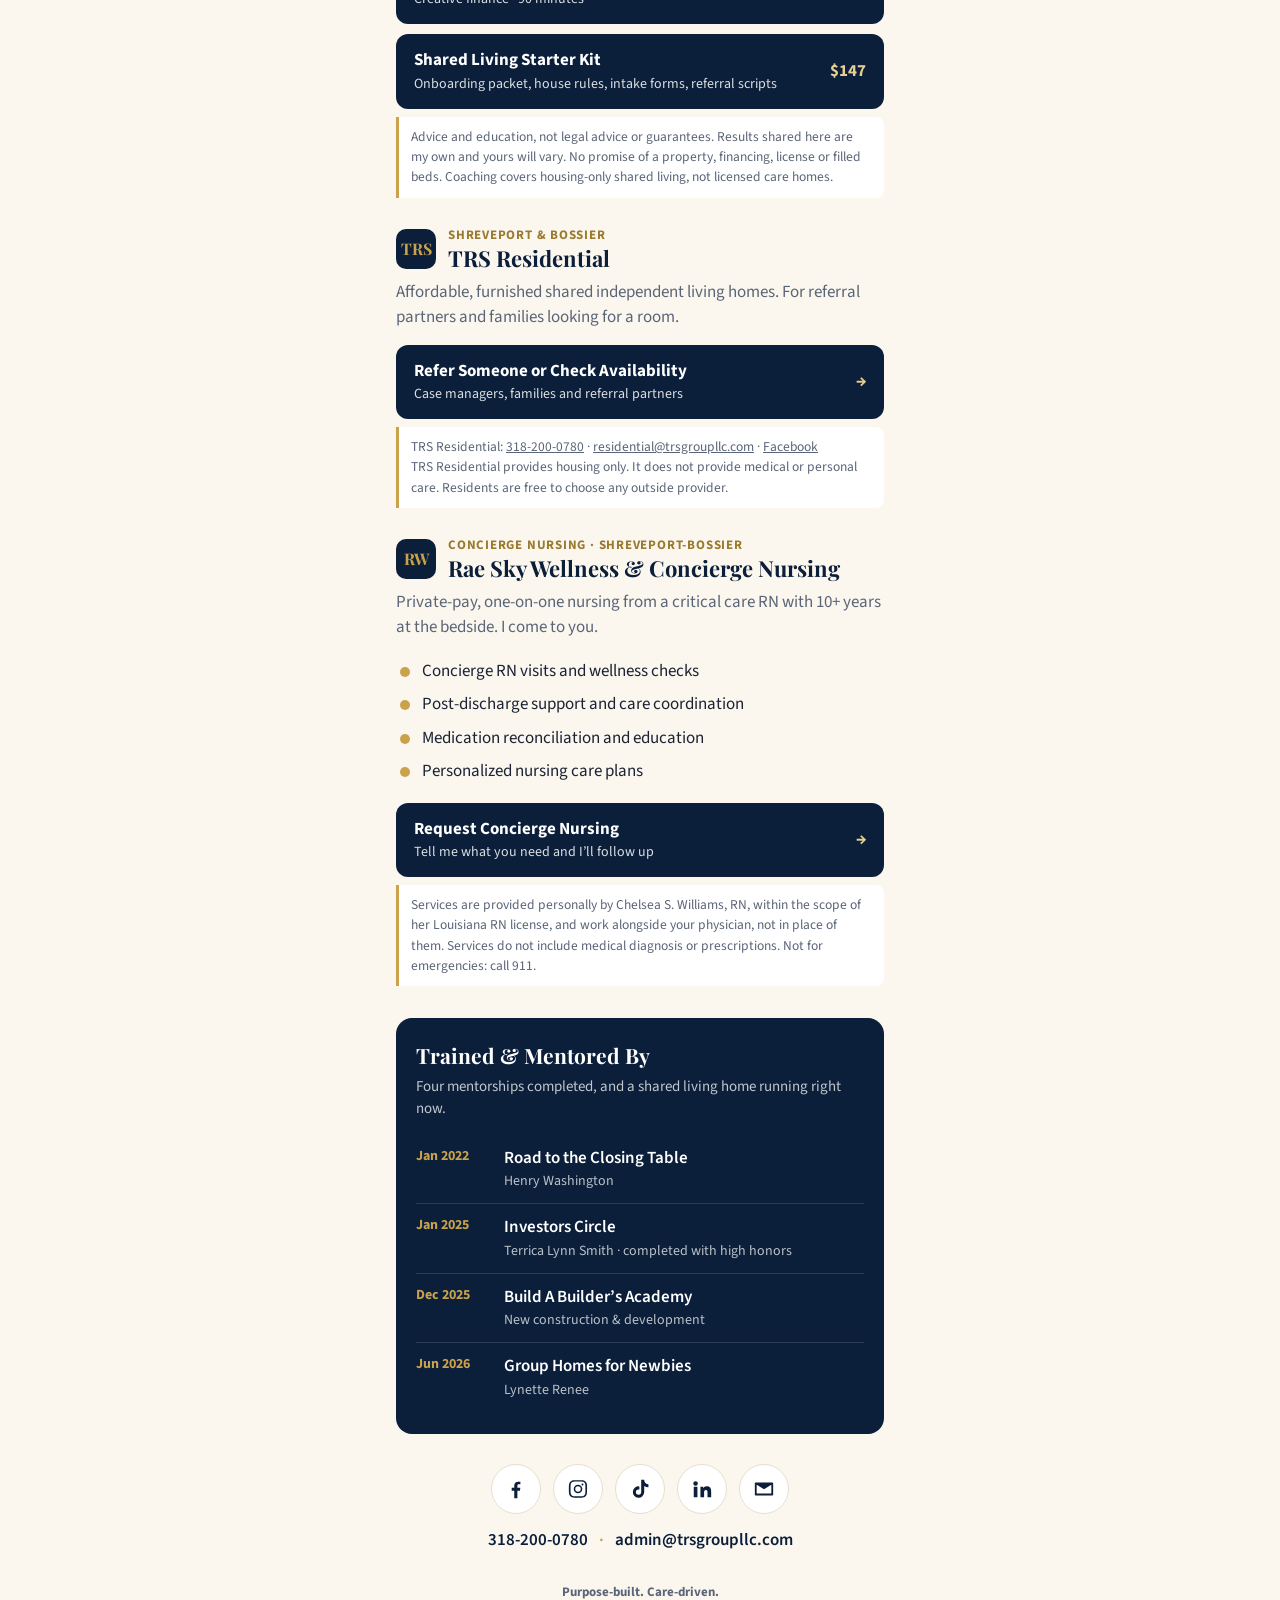
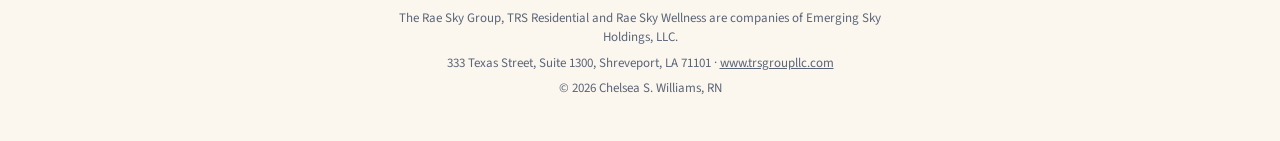
==== commit 54d9a84c: "Add coaching enrollment link and welcome page - Enroll now link under the Discovery Call button (Str" ====
--- a/index.html
+++ b/index.html
@@ -148,6 +148,8 @@
     .coach .cost { display: flex; align-items: baseline; gap: 8px; flex-wrap: wrap; margin: 0 0 12px; color: var(--navy); }
     .coach .cost strong { font-size: 24px; }
     .coach .cost span { color: var(--muted); font-size: 14px; }
+    .coach .enroll { text-align: center; margin: 12px 0 0; font-size: 15px; color: var(--muted); }
+    .coach .enroll a { color: var(--navy); font-weight: 700; text-decoration-color: var(--gold); text-underline-offset: 3px; display: inline-block; padding: 6px 2px; }
     .svc { list-style: none; margin: 0 0 14px; padding: 0; }
     .svc li { position: relative; padding: 4px 0 4px 26px; color: var(--ink); }
     .svc li::before { content: ""; position: absolute; left: 4px; top: 12px; width: 10px; height: 10px; border-radius: 50%; background: var(--gold); }
@@ -281,7 +283,7 @@
       <p>NursePreneur: From Scrubs to CEO. Real estate, creative finance, shared independent living setup, and business strategy for nurses and small business owners.</p>
 
       <!-- 1:1 COACHING: Shared Living Home Launch (6 weeks).
-           Intro price $1,000 or 4 x $250; raise to $2,500 after the first client's written testimonial.
+           Intro price $1,000 (Stripe link, pay-in-4 BNPL at checkout; redirects to /coaching/welcome/); raise to $2,500 after the first client's written testimonial.
            Button goes to the $20 Discovery Call booking (Chelsea's choice, Nov 14, 2026). Swap to an application
            form or Stripe payment link later if wanted. -->
       <div class="coach" id="coaching">
@@ -294,11 +296,13 @@
           <li>Startup Budget Calculator and Property Deal Analyzer</li>
           <li>Shared Living Starter Kit included ($147 value)</li>
         </ul>
-        <p class="cost"><strong>$1,000</strong><span>or 4 payments of $250 &middot; introductory price</span></p>
+        <p class="cost"><strong>$1,000</strong><span>introductory price &middot; pay in full or split into 4 payments at checkout</span></p>
         <a class="btn btn-gold" href="https://calendar.app.google/2En7CKfPVDky85RFA">
           <span>Apply: Book a Discovery Call<span class="sub">Start with a 30-minute call to see if it&rsquo;s a fit</span></span>
           <span class="price">$20</span>
         </a>
+        <!-- Coaching enrollment: Stripe $1,000 payment link (pay-in-4 at checkout), redirects to /coaching/welcome/ -->
+        <p class="enroll">Already had your call? <a href="https://buy.stripe.com/bJe28rb4Gcbz6lY9cV7g402">Enroll now &rarr;</a></p>
       </div>
 
       <!-- NursePreneur session: Google Calendar booking -->
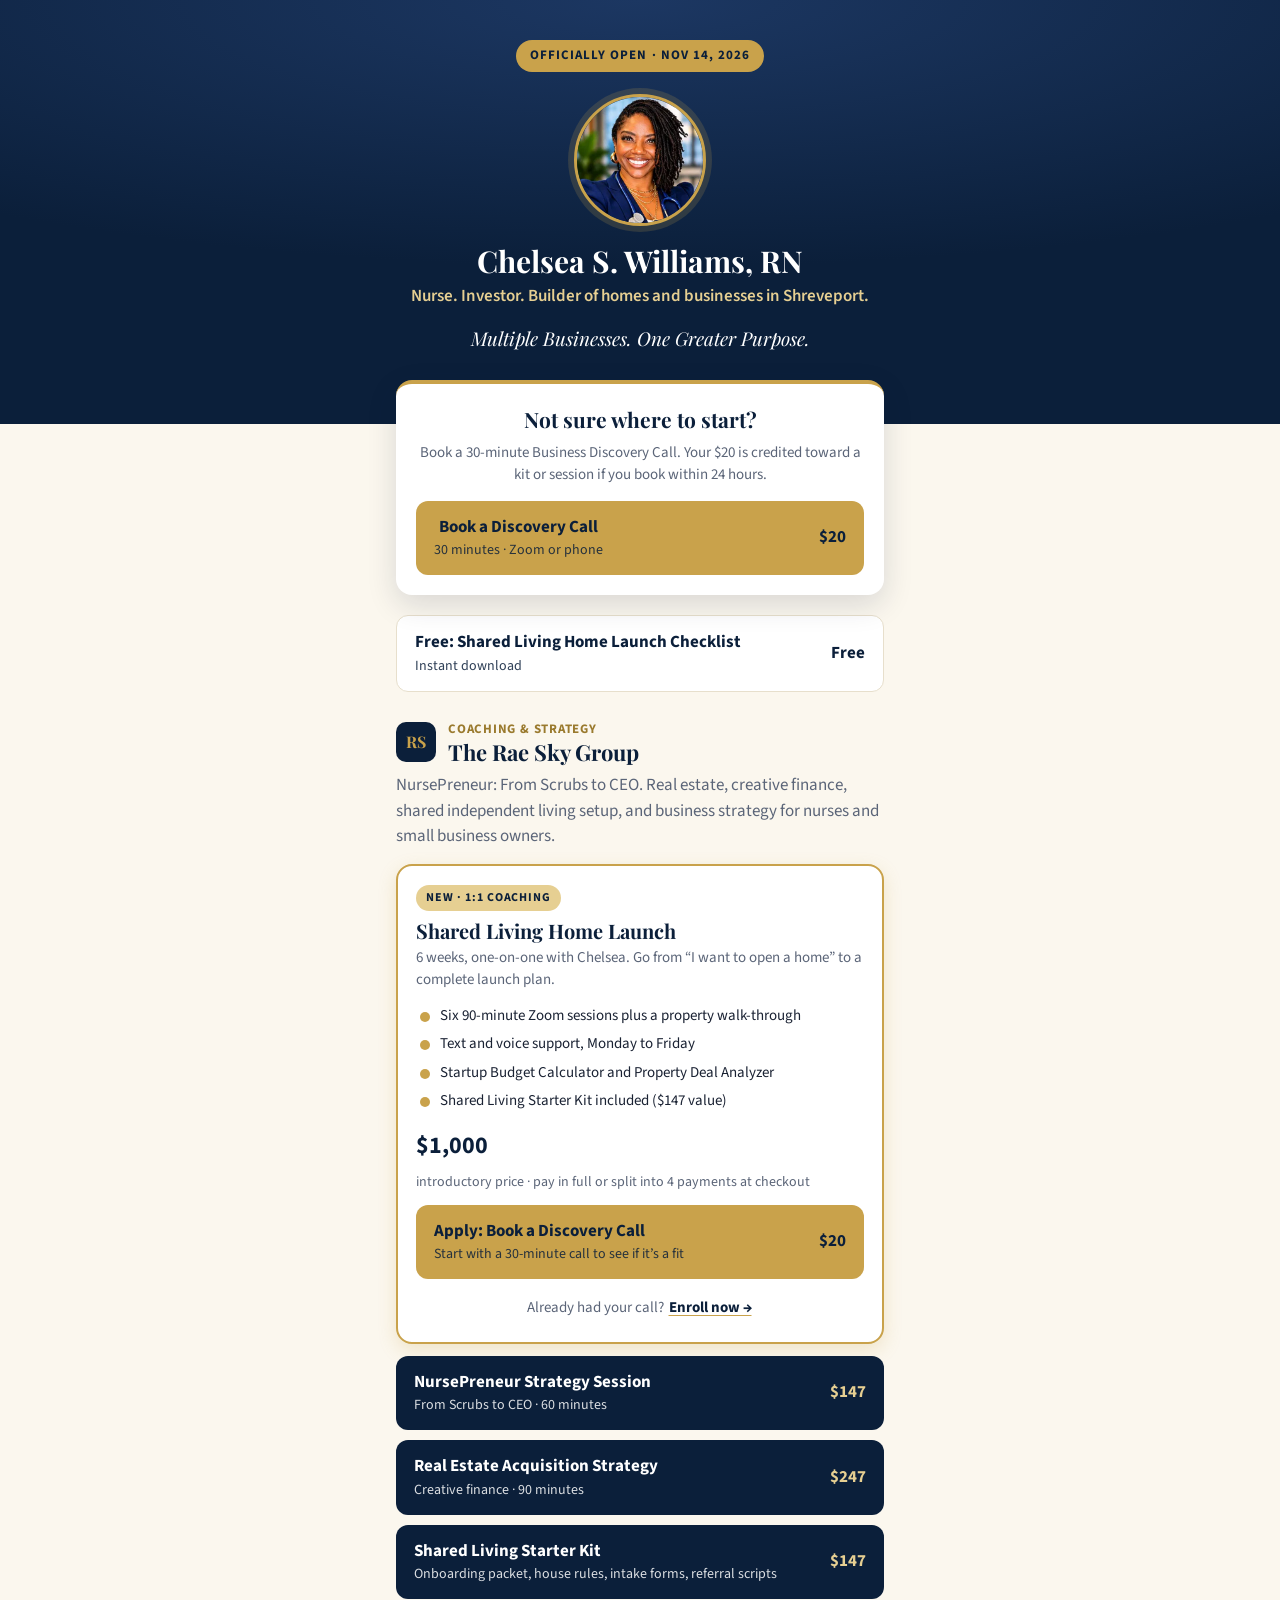
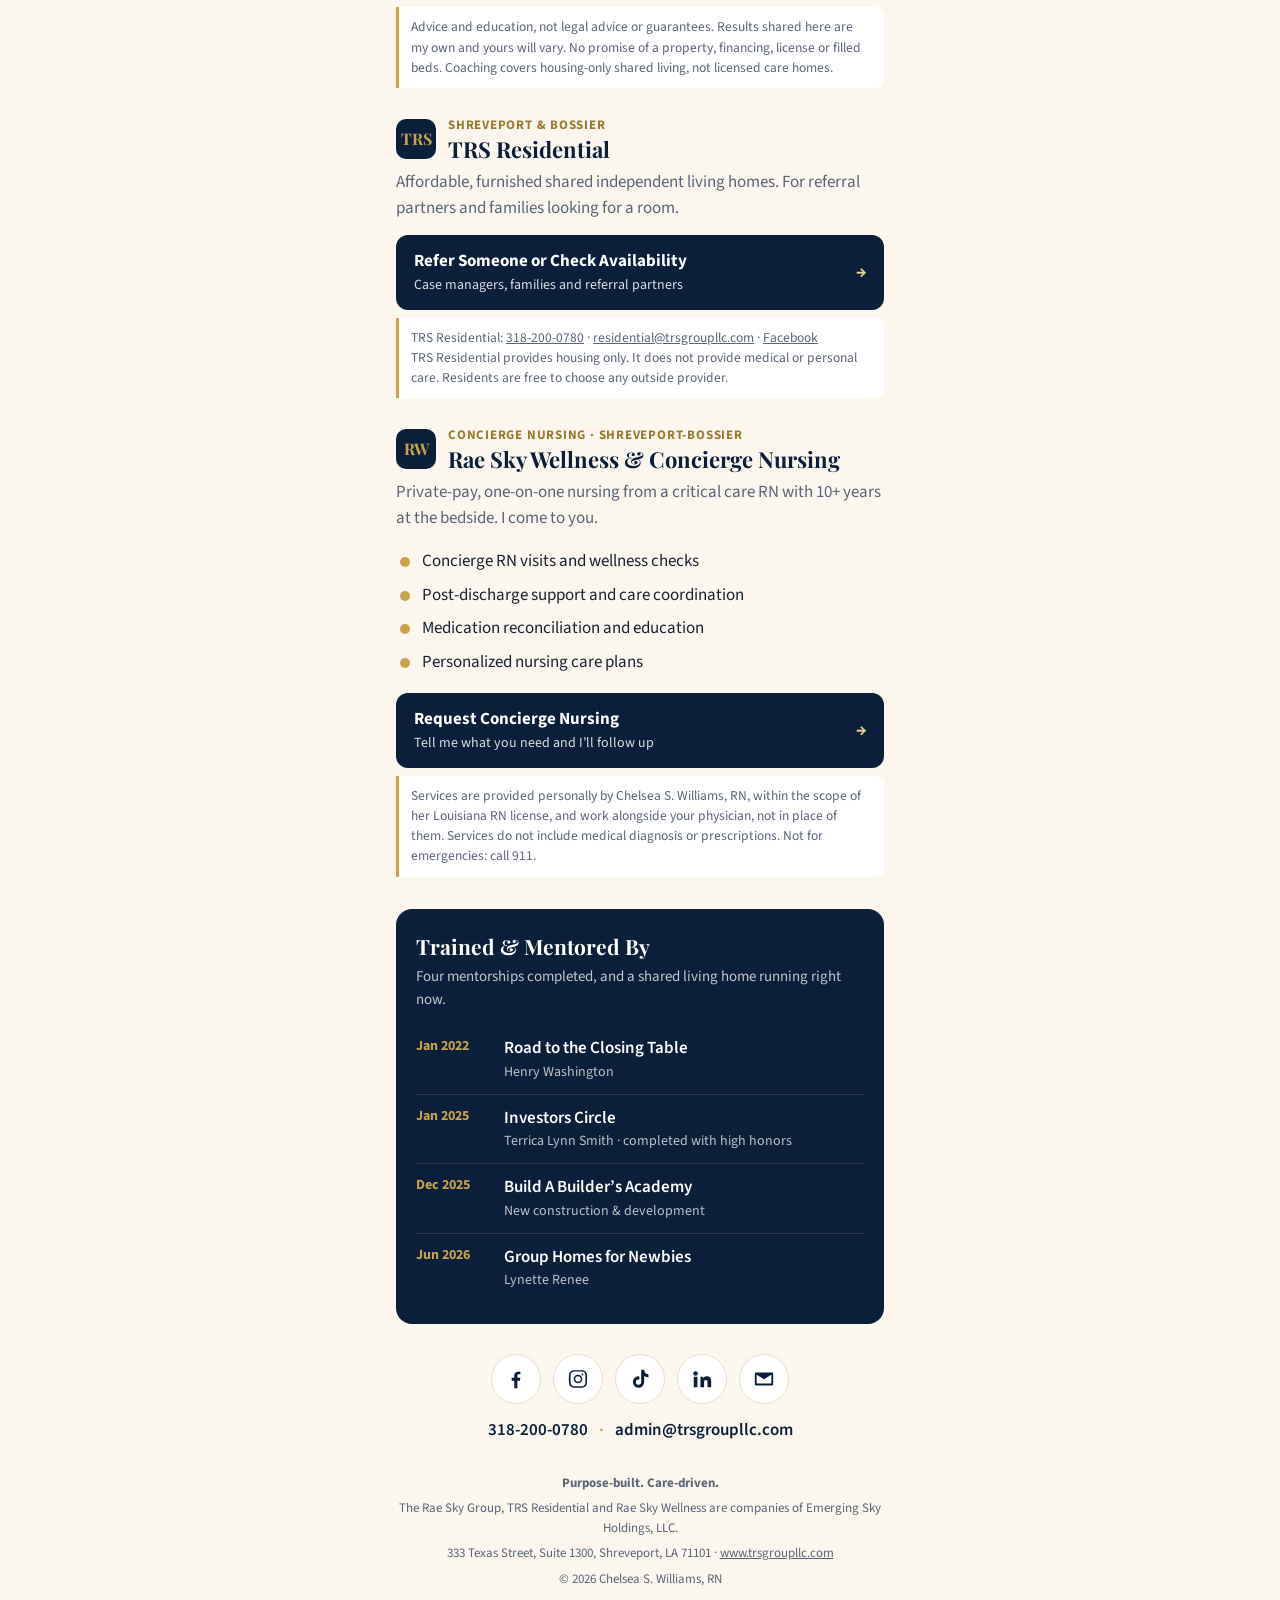
==== commit d7ed224d: "Remove ended birthday bundle button from link page The $39 birthday special ended Sun Nov 15, 2026. " ====
--- a/index.html
+++ b/index.html
@@ -256,18 +256,12 @@
       </a>
     </div>
 
-    <!-- START HERE: free checklist + birthday special -->
+    <!-- START HERE: free checklist -->
     <section class="biz" id="start-here">
       <!-- Free checklist: Netlify form opt-in at /checklist/ -->
       <a class="btn btn-line" href="/checklist/">
         <span>Free: Shared Living Home Launch Checklist<span class="sub">Instant download</span></span>
         <span class="price">Free</span>
-      </a>
-      <!-- BIRTHDAY SPECIAL: remove this whole link after Sunday, Nov 15, 2026.
-           $39 mini bundle: Stripe payment link -->
-      <a class="btn btn-special" href="https://buy.stripe.com/00w3cvfkWcbzfWycp77g400">
-        <span>Birthday Special: Mini Bundle<span class="sub">House Rules template + resident onboarding checklist &middot; 39 spots, ends Sun, Nov 15</span></span>
-        <span class="price"><s>$97</s> $39</span>
       </a>
     </section>
 
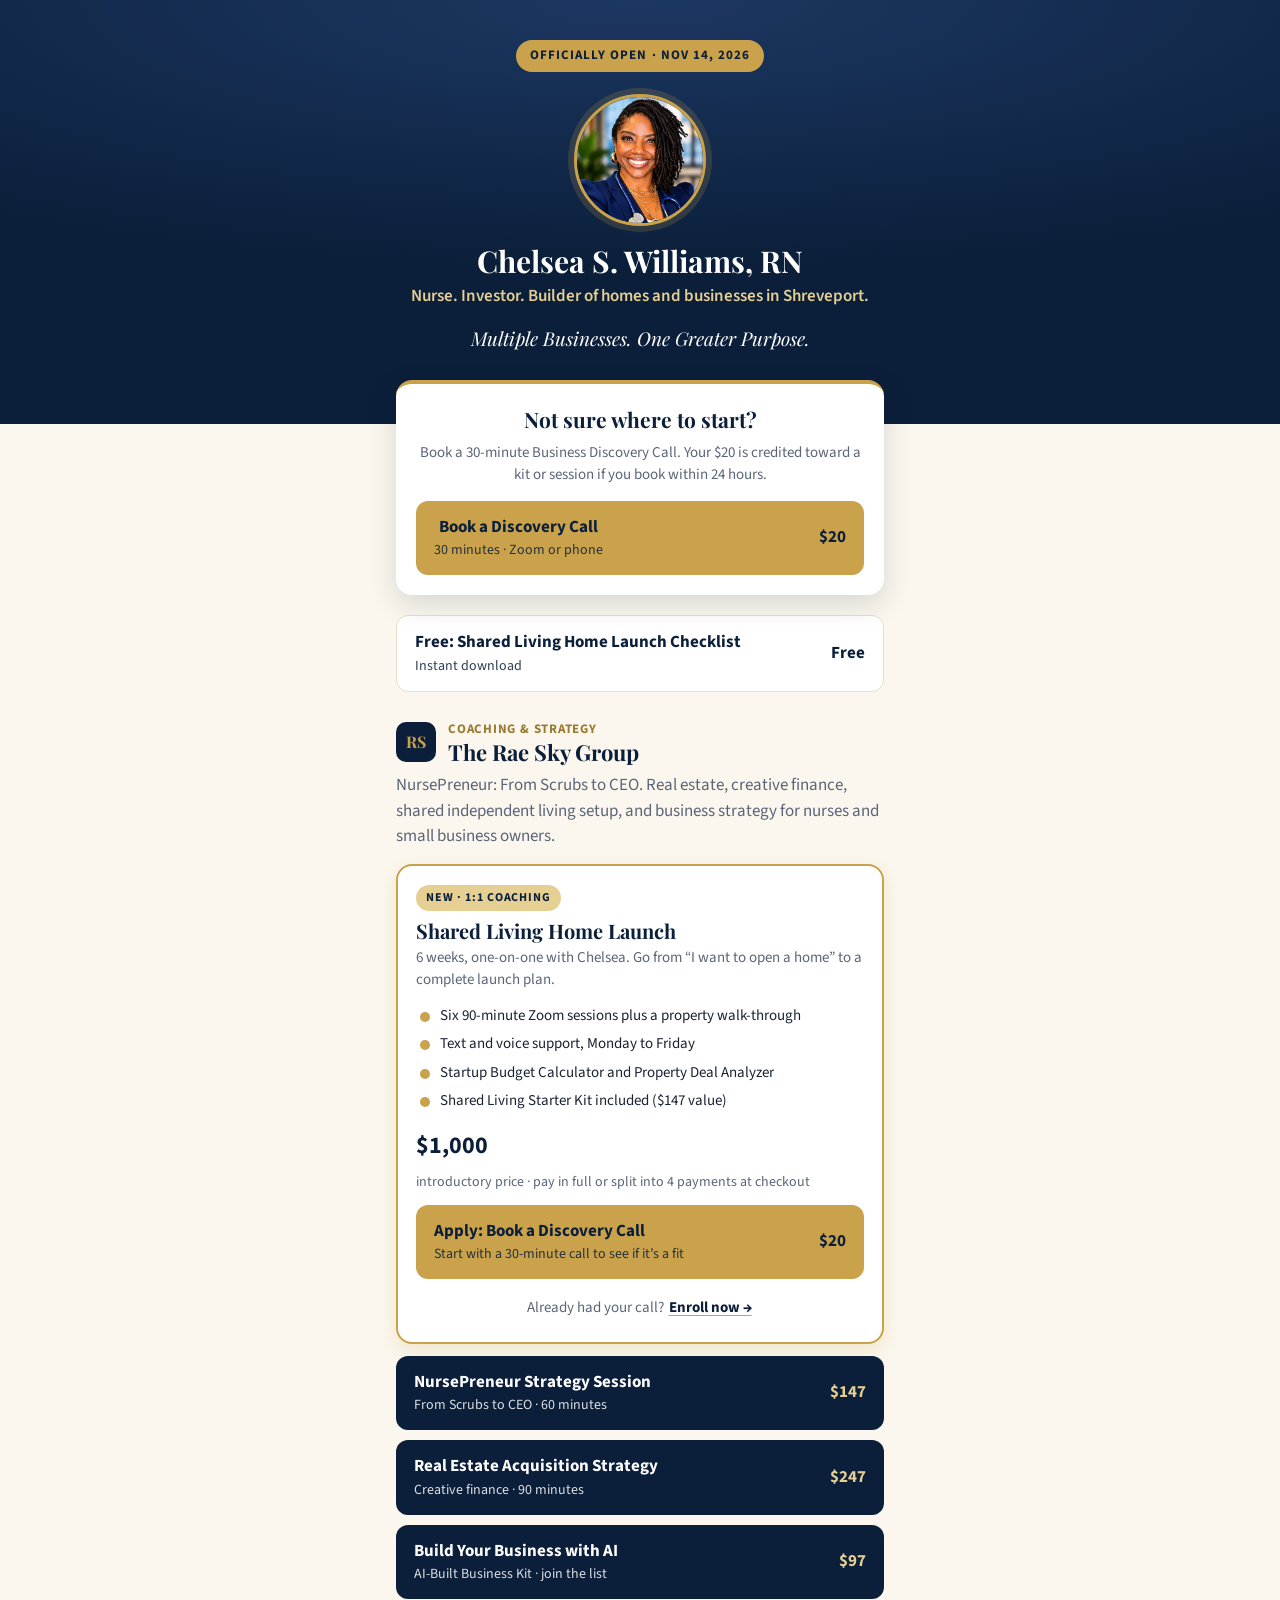
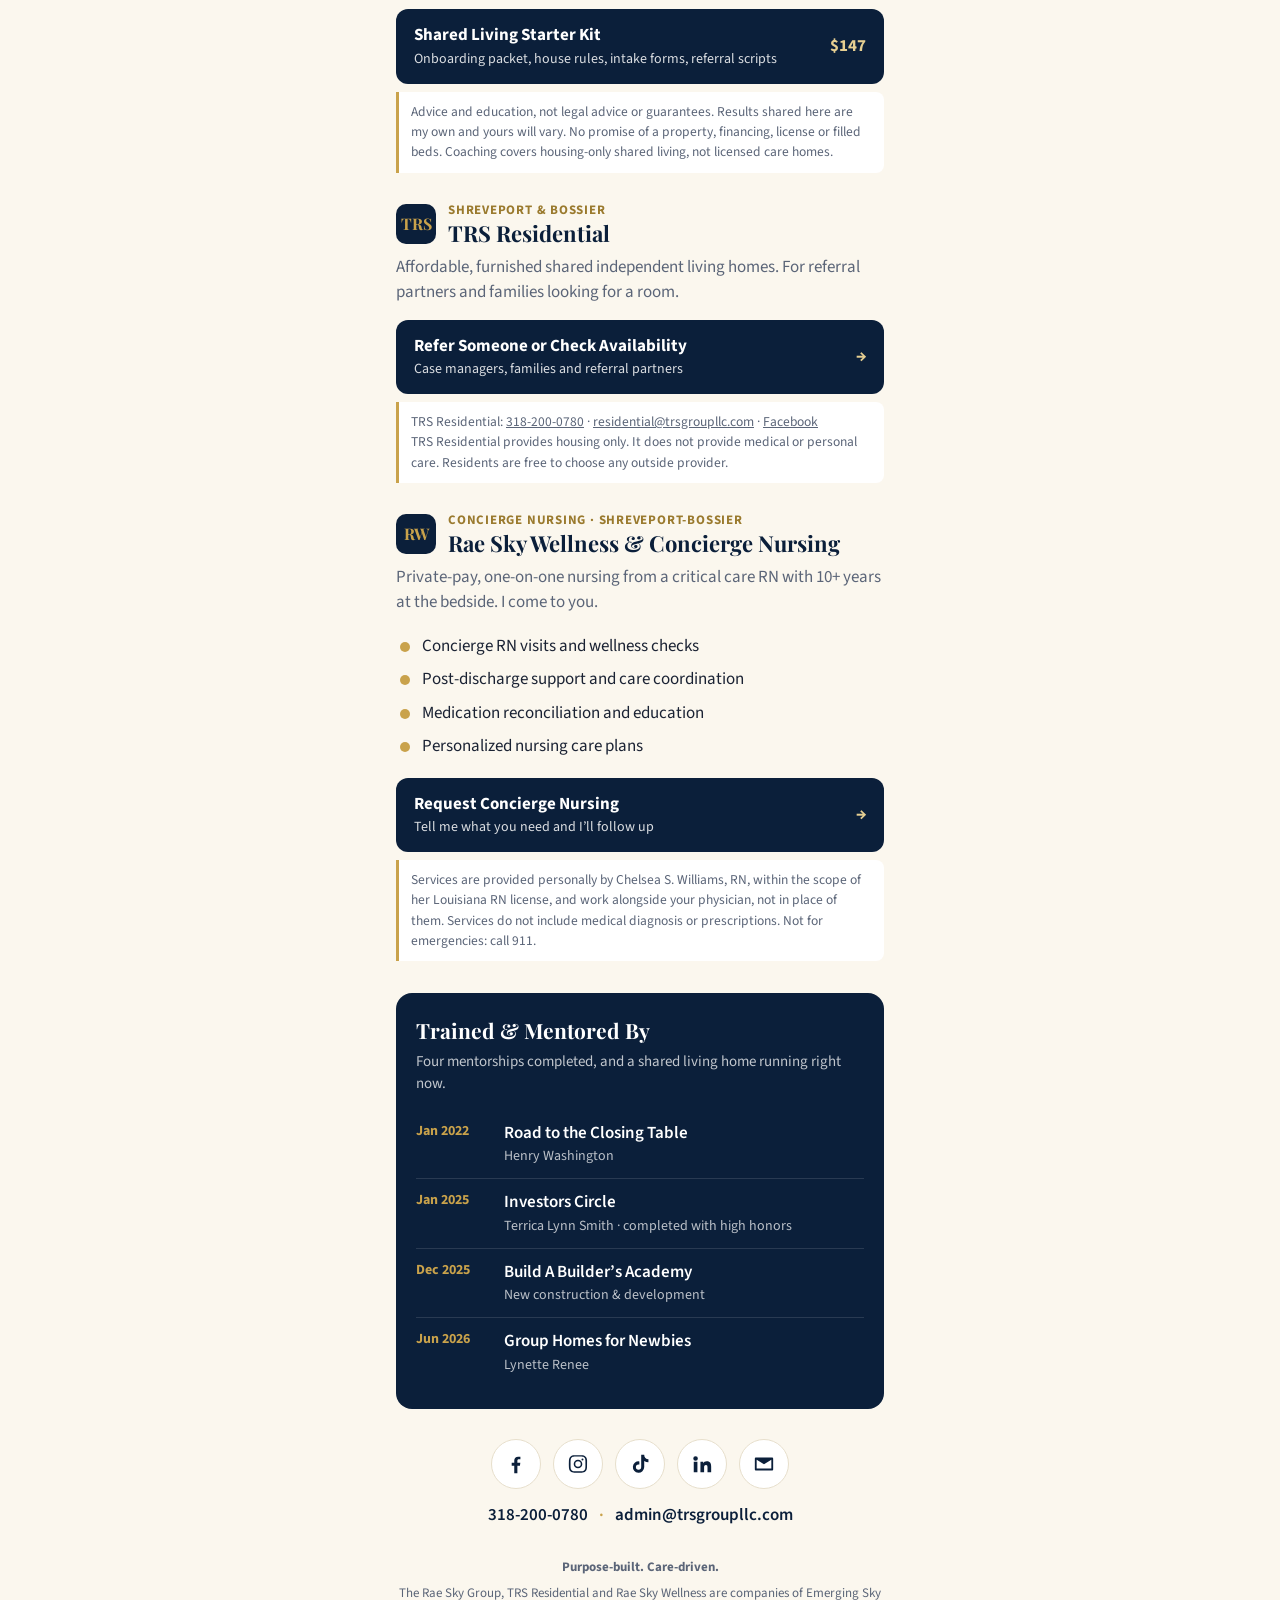
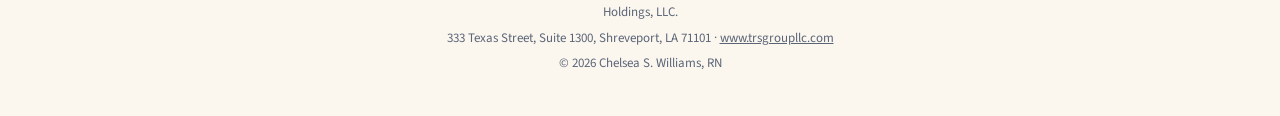
==== commit 15ec94dd: "Add AI-Built Business Kit join-the-list page and link button Adds /ai/ (Netlify form ai-interest) an" ====
--- a/index.html
+++ b/index.html
@@ -256,7 +256,7 @@
       </a>
     </div>
 
-    <!-- START HERE: free checklist -->
+    <!-- START HERE: free checklist (birthday bundle button removed after it ended Sun Nov 15, 2026; /bundle/thanks/ stays for past buyers) -->
     <section class="biz" id="start-here">
       <!-- Free checklist: Netlify form opt-in at /checklist/ -->
       <a class="btn btn-line" href="/checklist/">
@@ -309,6 +309,11 @@
         <span>Real Estate Acquisition Strategy<span class="sub">Creative finance &middot; 90 minutes</span></span>
         <span class="price">$247</span>
       </a>
+      <!-- AI-Built Business Kit: $97 intro (Chelsea, Nov 20, 2026). Kit not built yet, so the button goes to the /ai/ join-the-list page (Netlify form ai-interest). Swap to a Stripe link once the kit is ready. -->
+      <a class="btn btn-navy" href="/ai/">
+        <span>Build Your Business with AI<span class="sub">AI-Built Business Kit &middot; join the list</span></span>
+        <span class="price">$97</span>
+      </a>
       <!-- Starter Kit: Stripe payment link ($147, raise later after more testimonials) -->
       <a class="btn btn-navy" href="https://buy.stripe.com/aFa7sL3CedfD6lY9cV7g401">
         <span>Shared Living Starter Kit<span class="sub">Onboarding packet, house rules, intake forms, referral scripts</span></span>
